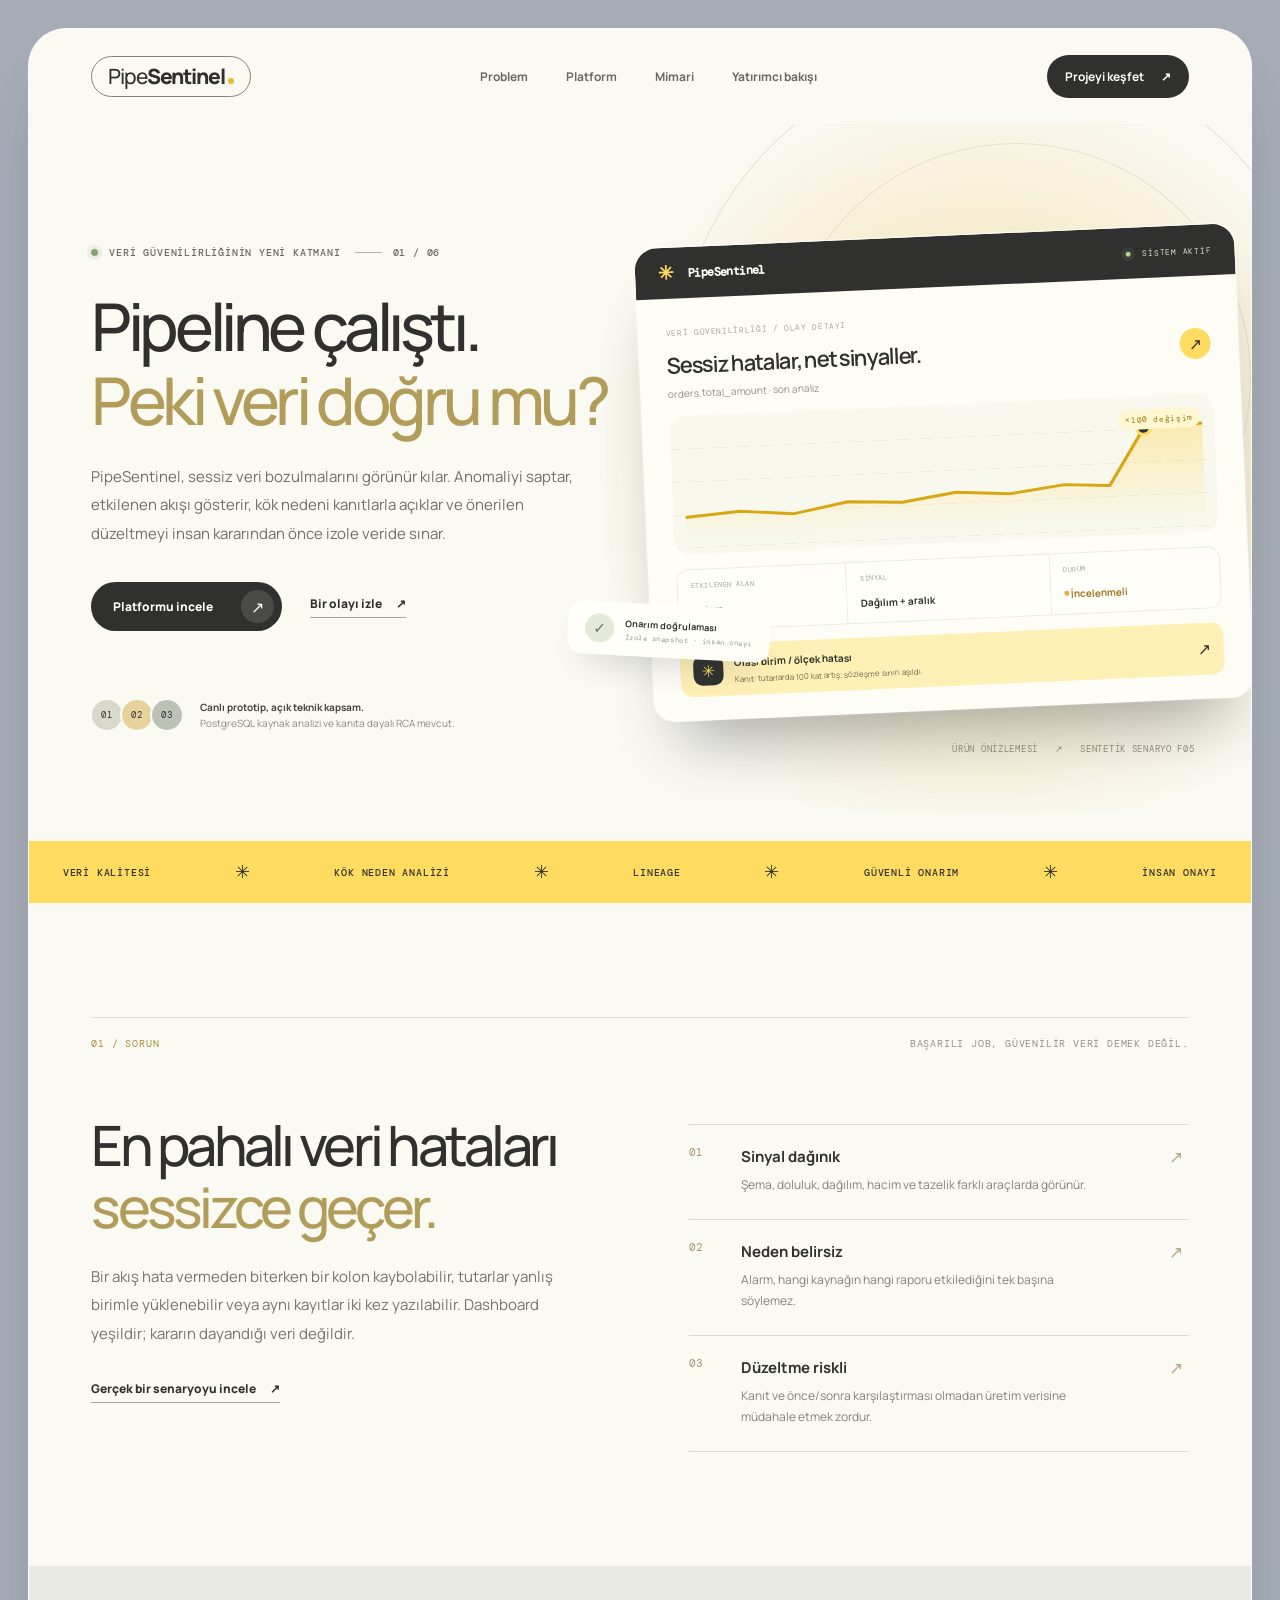
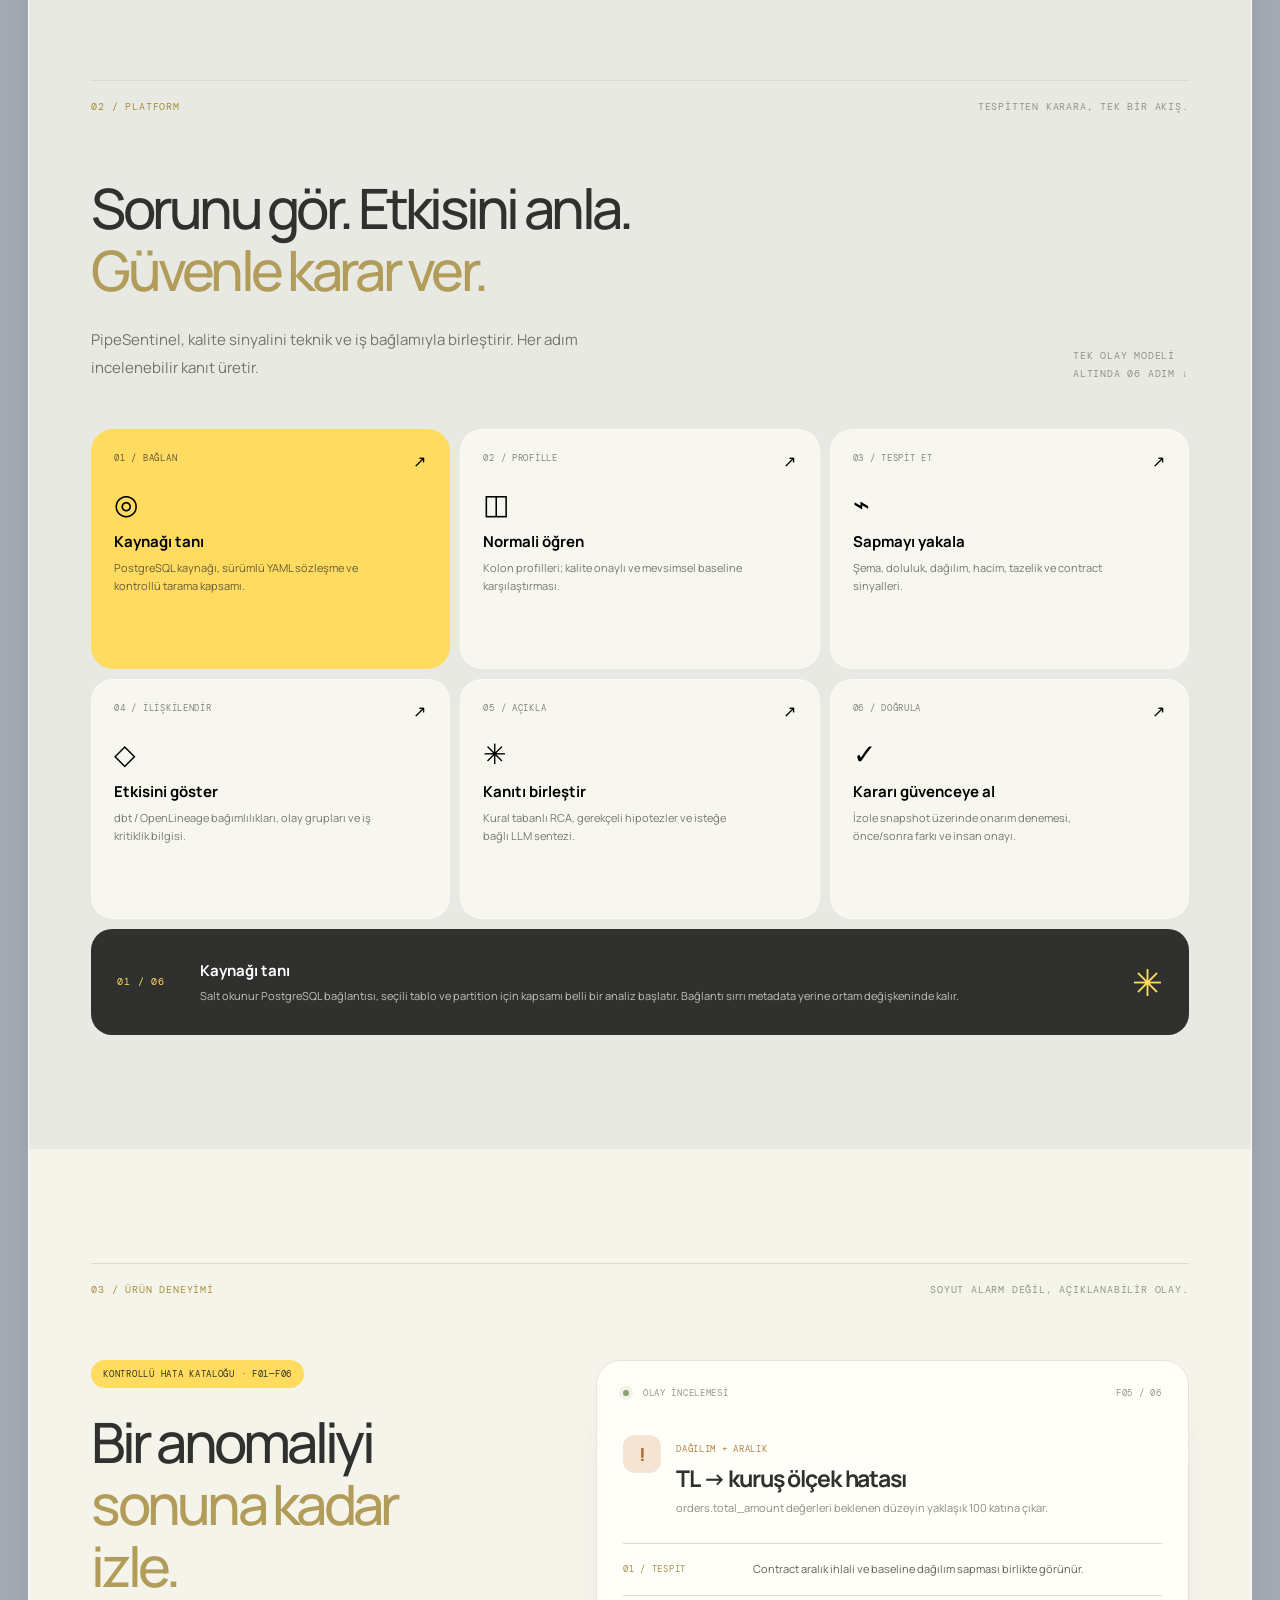
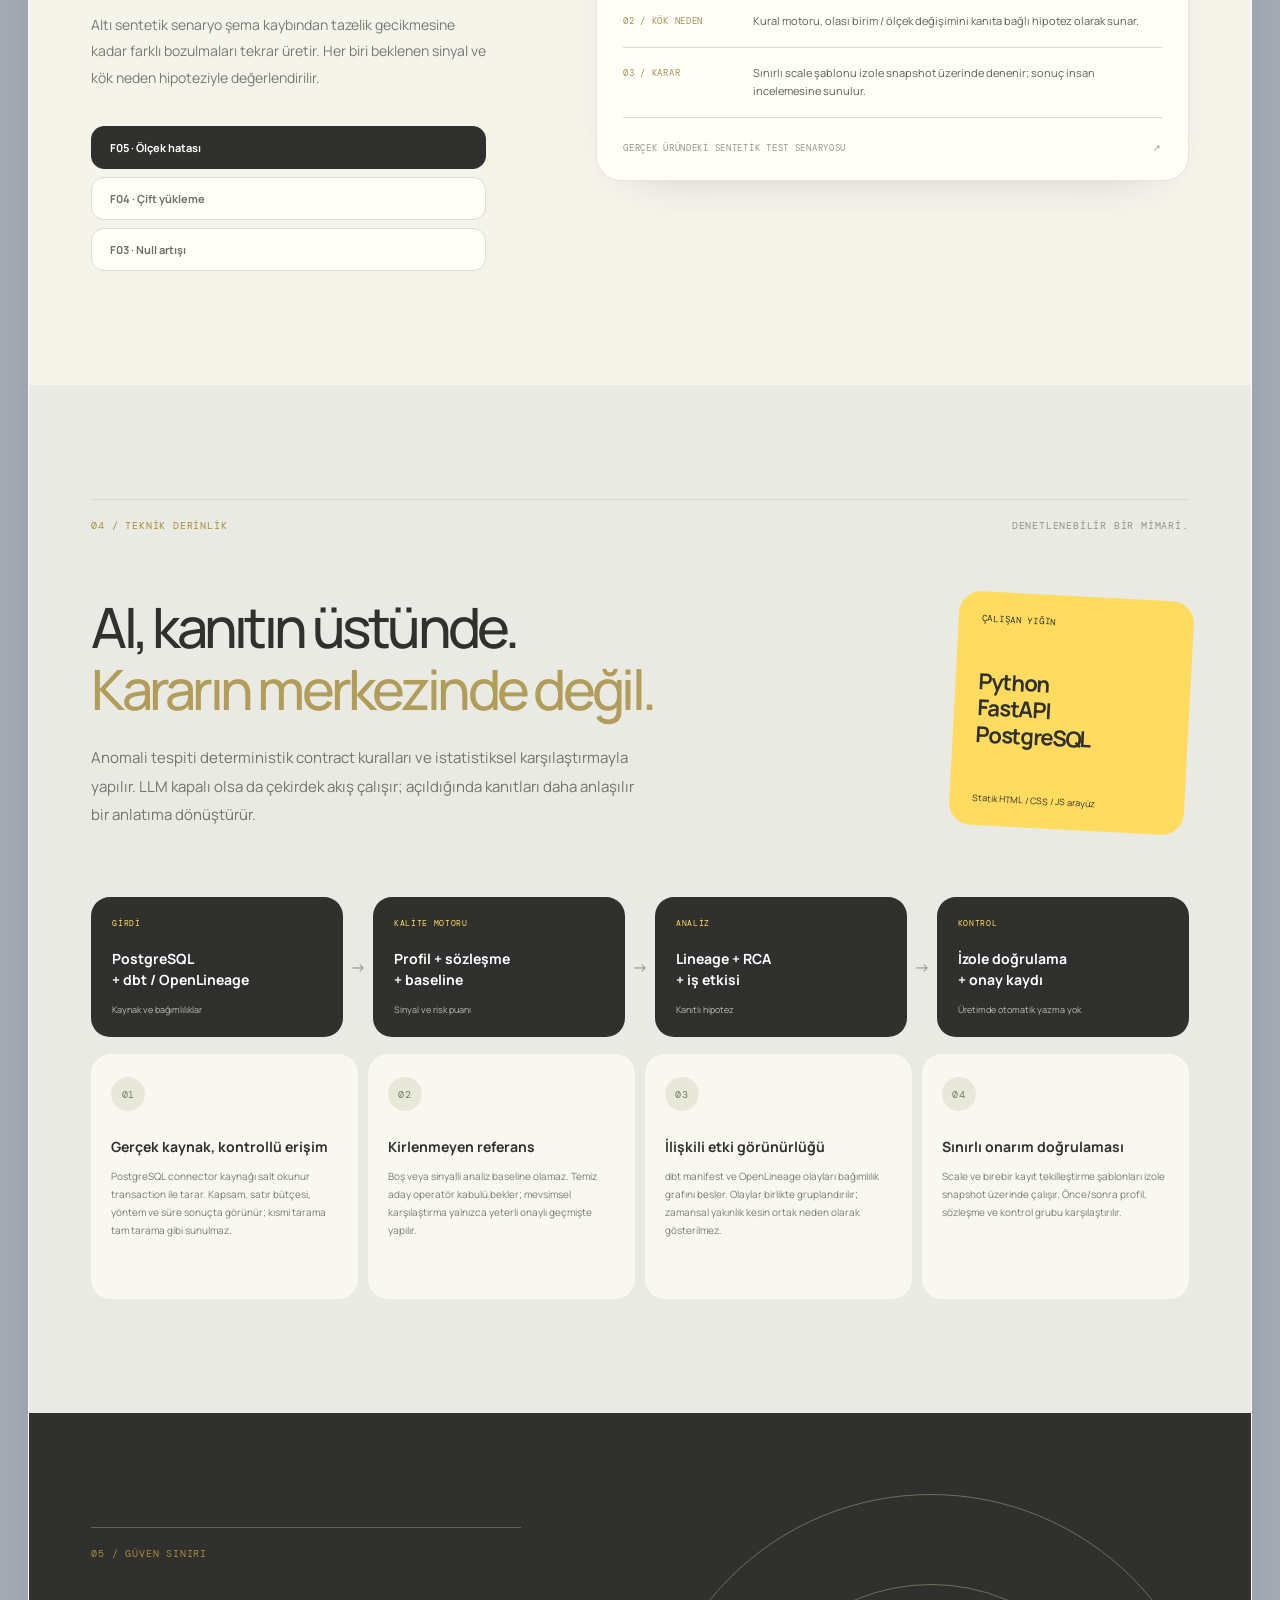
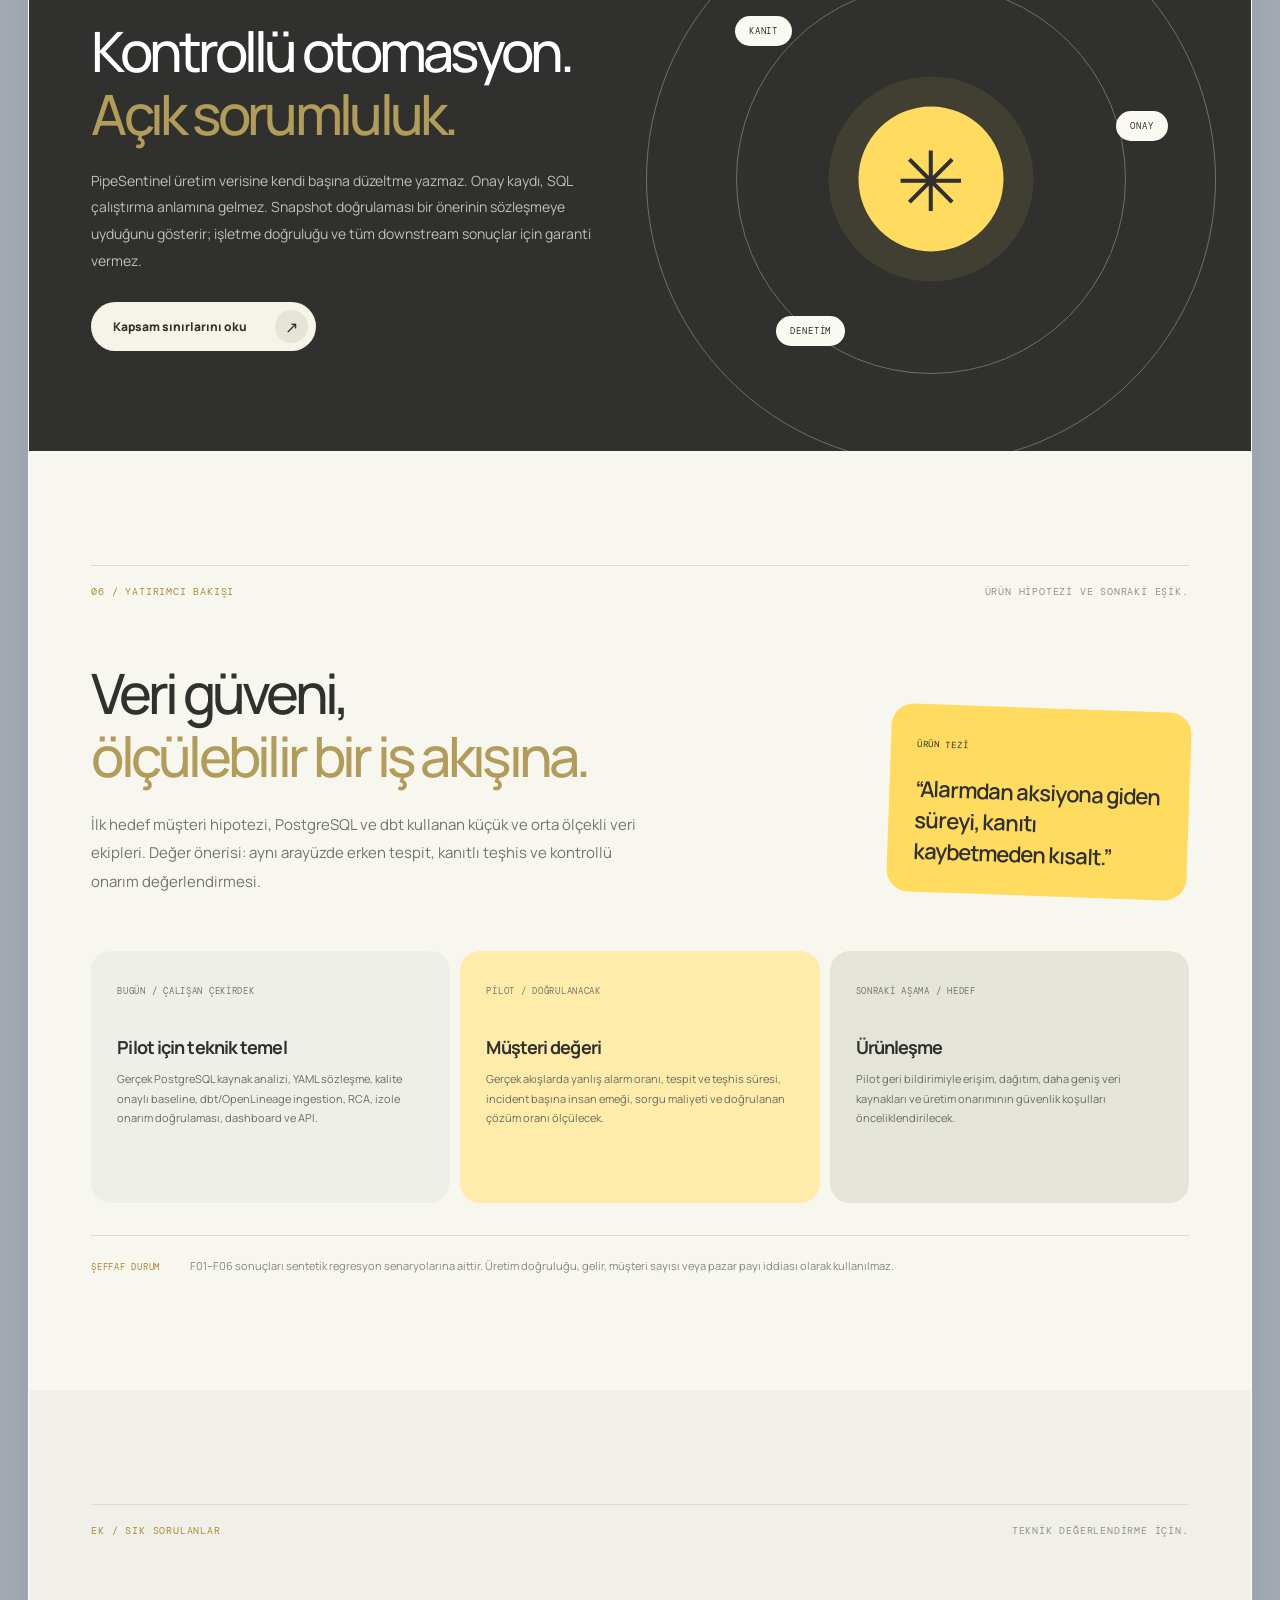
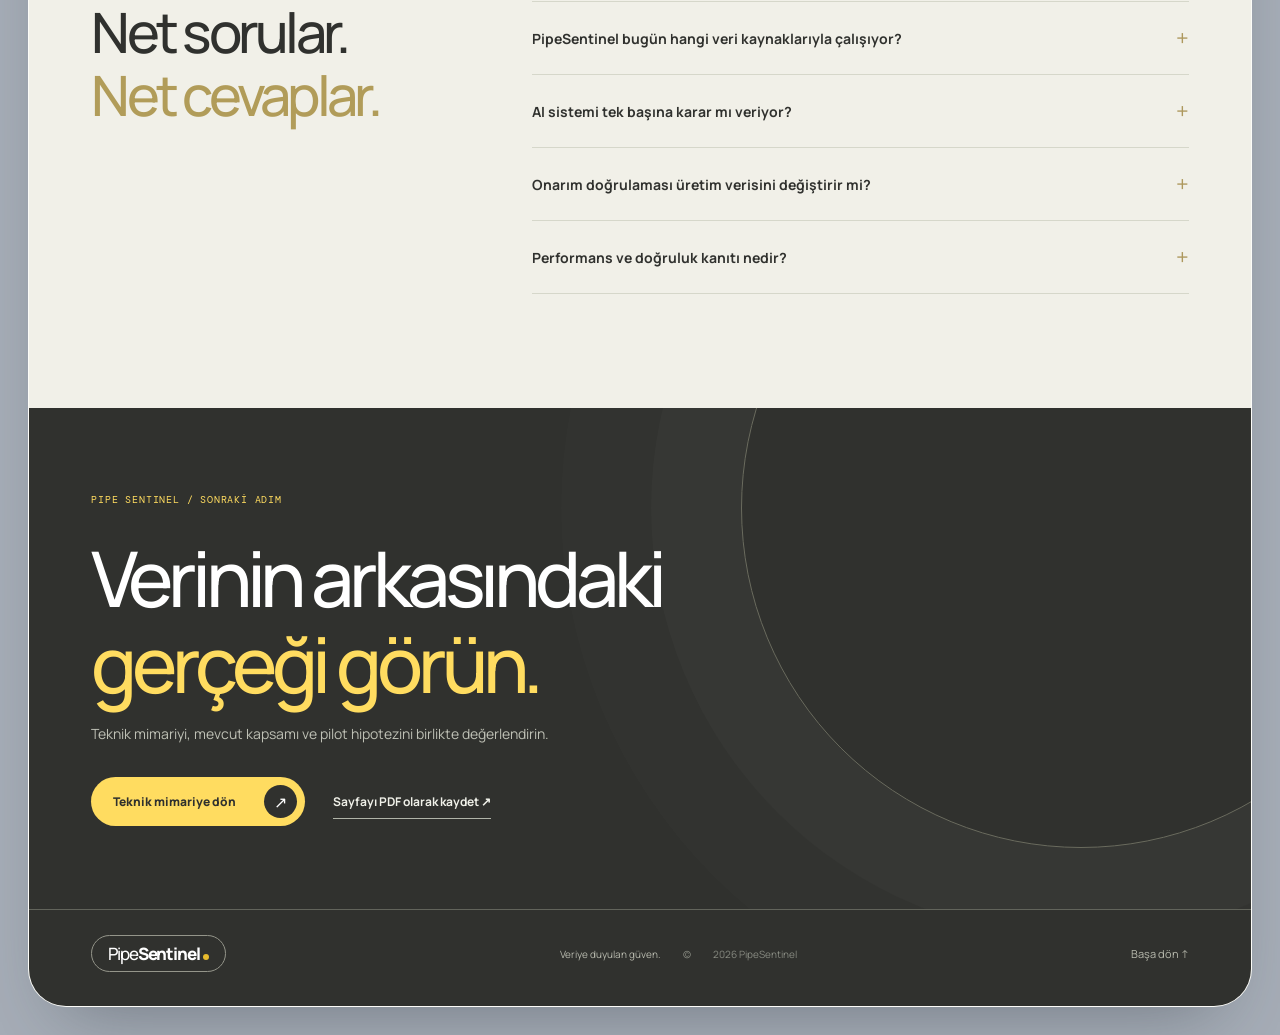
==== site/index.html @ 35072fde "Add PipeSentinel investor site for Vercel" ====
<!doctype html>
<html lang="tr">
<head>
  <meta charset="utf-8">
  <meta name="viewport" content="width=device-width, initial-scale=1">
  <meta name="theme-color" content="#a6adb7">
  <meta name="description" content="PipeSentinel: veri akışlarındaki sessiz bozulmaları saptayan, nedenini kanıtlarıyla açıklayan ve kontrollü onarım doğrulaması sunan veri güvenilirliği platformu.">
  <title>PipeSentinel — Veriye duyulan güven</title>
  <link rel="icon" href="favicon.svg" type="image/svg+xml">
  <link rel="preconnect" href="https://fonts.googleapis.com">
  <link rel="preconnect" href="https://fonts.gstatic.com" crossorigin>
  <link href="https://fonts.googleapis.com/css2?family=DM+Mono:wght@400;500&family=Manrope:wght@400;500;600;700;800&display=swap" rel="stylesheet">
  <link rel="stylesheet" href="styles.css">
  <script defer src="script.js"></script>
</head>
<body>
  <a class="skip-link" href="#main">İçeriğe geç</a>
  <div class="site-shell">
    <header class="site-header">
      <a class="wordmark" href="#top" aria-label="PipeSentinel ana sayfa">Pipe<span>Sentinel</span><i aria-hidden="true"></i></a>
      <button class="menu-toggle" type="button" aria-label="Menüyü aç" aria-controls="main-nav" aria-expanded="false"><span></span><span></span></button>
      <nav id="main-nav" class="main-nav" aria-label="Ana menü">
        <a href="#problem">Problem</a>
        <a href="#platform">Platform</a>
        <a href="#architecture">Mimari</a>
        <a href="#investor">Yatırımcı bakışı</a>
      </nav>
      <a class="header-cta" href="#investor">Projeyi keşfet <span aria-hidden="true">↗</span></a>
    </header>

    <main id="main">
      <section class="hero" id="top" aria-labelledby="hero-title">
        <div class="hero-copy">
          <div class="eyebrow"><span class="pulse-dot" aria-hidden="true"></span> VERİ GÜVENİLİRLİĞİNİN YENİ KATMANI <span class="eyebrow-line"></span> 01 / 06</div>
          <h1 id="hero-title">Pipeline çalıştı.<br><em>Peki veri doğru mu?</em></h1>
          <p class="hero-lead">PipeSentinel, sessiz veri bozulmalarını görünür kılar. Anomaliyi saptar, etkilenen akışı gösterir, kök nedeni kanıtlarla açıklar ve önerilen düzeltmeyi insan kararından önce izole veride sınar.</p>
          <div class="hero-actions"><a class="button button-dark" href="#platform">Platformu incele <span class="button-icon">↗</span></a><a class="text-cta" href="#scenario">Bir olayı izle <span aria-hidden="true">↗</span></a></div>
          <div class="hero-proof"><div class="avatar-stack" aria-hidden="true"><span>01</span><span>02</span><span>03</span></div><p><strong>Canlı prototip, açık teknik kapsam.</strong><br>PostgreSQL kaynak analizi ve kanıta dayalı RCA mevcut.</p></div>
        </div>
        <div class="hero-visual" aria-label="PipeSentinel ürün arayüzünü temsil eden olay analizi önizlemesi">
          <div class="visual-glow"></div>
          <div class="orbit orbit-a"></div><div class="orbit orbit-b"></div>
          <div class="product-window">
            <div class="window-top"><span class="window-brand"><span class="window-mark">✳</span> PipeSentinel</span><span class="window-live"><i></i> SİSTEM AKTİF</span></div>
            <div class="window-content">
              <div class="window-overline">VERİ GÜVENİLİRLİĞİ / OLAY DETAYI</div>
              <div class="window-title-row"><div><h2>Sessiz hatalar, net sinyaller.</h2><p>orders.total_amount · son analiz</p></div><span class="window-arrow">↗</span></div>
              <div class="mini-chart" aria-hidden="true"><div class="chart-grid"></div><svg viewBox="0 0 460 120" preserveAspectRatio="none"><defs><linearGradient id="chartFill" x1="0" x2="0" y1="0" y2="1"><stop offset="0" stop-color="#ffd75d" stop-opacity=".42"/><stop offset="1" stop-color="#ffd75d" stop-opacity="0"/></linearGradient></defs><path d="M0 92 L48 88 L96 93 L144 83 L192 86 L240 78 L288 82 L336 75 L376 78 L408 20 L460 17 L460 120 L0 120 Z" fill="url(#chartFill)"/><path d="M0 92 L48 88 L96 93 L144 83 L192 86 L240 78 L288 82 L336 75 L376 78 L408 20 L460 17" fill="none" stroke="#d8a714" stroke-width="3" stroke-linecap="round" stroke-linejoin="round"/><circle cx="408" cy="20" r="6" fill="#30312e" stroke="#ffdc60" stroke-width="3"/></svg><span class="chart-tag">×100 değişim</span></div>
              <div class="window-metrics"><div><span>ETKİLENEN ALAN</span><b>orders</b></div><div><span>SİNYAL</span><b>Dağılım + aralık</b></div><div><span>DURUM</span><b class="metric-warning"><i></i> İncelenmeli</b></div></div>
              <div class="window-insight"><span class="insight-symbol">✳</span><div><strong>Olası birim / ölçek hatası</strong><small>Kanıt: tutarlarda 100 kat artış; sözleşme sınırı aşıldı.</small></div><span>↗</span></div>
            </div>
          </div>
          <div class="floating-card"><div class="floating-icon">✓</div><div><strong>Onarım doğrulaması</strong><span>İzole snapshot · insan onayı</span></div></div>
          <div class="visual-caption">ÜRÜN ÖNİZLEMESİ <span>↗</span> SENTETİK SENARYO F05</div>
        </div>
      </section>

      <div class="ticker" aria-label="Platform bileşenleri"><span>VERİ KALİTESİ</span><b>✳</b><span>KÖK NEDEN ANALİZİ</span><b>✳</b><span>LINEAGE</span><b>✳</b><span>GÜVENLİ ONARIM</span><b>✳</b><span>İNSAN ONAYI</span></div>

      <section class="section problem-section" id="problem" aria-labelledby="problem-title">
        <div class="section-head"><span class="section-index">01 / SORUN</span><p>BAŞARILI JOB, GÜVENİLİR VERİ DEMEK DEĞİL.</p></div>
        <div class="problem-grid"><div><h2 id="problem-title">En pahalı veri hataları<br><em>sessizce geçer.</em></h2><p class="section-lead">Bir akış hata vermeden biterken bir kolon kaybolabilir, tutarlar yanlış birimle yüklenebilir veya aynı kayıtlar iki kez yazılabilir. Dashboard yeşildir; kararın dayandığı veri değildir.</p><a class="inline-link" href="#scenario">Gerçek bir senaryoyu incele <span>↗</span></a></div><div class="problem-list"><div class="problem-item"><span>01</span><div><strong>Sinyal dağınık</strong><p>Şema, doluluk, dağılım, hacim ve tazelik farklı araçlarda görünür.</p></div><span>↗</span></div><div class="problem-item"><span>02</span><div><strong>Neden belirsiz</strong><p>Alarm, hangi kaynağın hangi raporu etkilediğini tek başına söylemez.</p></div><span>↗</span></div><div class="problem-item"><span>03</span><div><strong>Düzeltme riskli</strong><p>Kanıt ve önce/sonra karşılaştırması olmadan üretim verisine müdahale etmek zordur.</p></div><span>↗</span></div></div></div>
      </section>

      <section class="section platform-section" id="platform" aria-labelledby="platform-title">
        <div class="section-head"><span class="section-index">02 / PLATFORM</span><p>TESPİTTEN KARARA, TEK BİR AKIŞ.</p></div>
        <div class="section-title-row"><div><h2 id="platform-title">Sorunu gör. Etkisini anla.<br><em>Güvenle karar ver.</em></h2><p class="section-lead">PipeSentinel, kalite sinyalini teknik ve iş bağlamıyla birleştirir. Her adım incelenebilir kanıt üretir.</p></div><span class="section-aside">TEK OLAY MODELİ<br>ALTINDA 06 ADIM ↓</span></div>
        <div class="process-grid" id="process-grid">
          <button class="process-step active" type="button" data-step="0" aria-pressed="true"><span class="step-no">01 / BAĞLAN</span><span class="step-icon">◎</span><strong>Kaynağı tanı</strong><small>PostgreSQL kaynağı, sürümlü YAML sözleşme ve kontrollü tarama kapsamı.</small><span class="step-arrow">↗</span></button>
          <button class="process-step" type="button" data-step="1" aria-pressed="false"><span class="step-no">02 / PROFİLLE</span><span class="step-icon">◫</span><strong>Normali öğren</strong><small>Kolon profilleri; kalite onaylı ve mevsimsel baseline karşılaştırması.</small><span class="step-arrow">↗</span></button>
          <button class="process-step" type="button" data-step="2" aria-pressed="false"><span class="step-no">03 / TESPİT ET</span><span class="step-icon">⌁</span><strong>Sapmayı yakala</strong><small>Şema, doluluk, dağılım, hacim, tazelik ve contract sinyalleri.</small><span class="step-arrow">↗</span></button>
          <button class="process-step" type="button" data-step="3" aria-pressed="false"><span class="step-no">04 / İLİŞKİLENDİR</span><span class="step-icon">◇</span><strong>Etkisini göster</strong><small>dbt / OpenLineage bağımlılıkları, olay grupları ve iş kritiklik bilgisi.</small><span class="step-arrow">↗</span></button>
          <button class="process-step" type="button" data-step="4" aria-pressed="false"><span class="step-no">05 / AÇIKLA</span><span class="step-icon">✳</span><strong>Kanıtı birleştir</strong><small>Kural tabanlı RCA, gerekçeli hipotezler ve isteğe bağlı LLM sentezi.</small><span class="step-arrow">↗</span></button>
          <button class="process-step" type="button" data-step="5" aria-pressed="false"><span class="step-no">06 / DOĞRULA</span><span class="step-icon">✓</span><strong>Kararı güvenceye al</strong><small>İzole snapshot üzerinde onarım denemesi, önce/sonra farkı ve insan onayı.</small><span class="step-arrow">↗</span></button>
        </div>
        <div class="process-detail" role="status" aria-live="polite"><span id="detail-number">01 / 06</span><div><strong id="detail-title">Kaynağı tanı</strong><p id="detail-copy">Salt okunur PostgreSQL bağlantısı, seçili tablo ve partition için kapsamı belli bir analiz başlatır. Bağlantı sırrı metadata yerine ortam değişkeninde kalır.</p></div><span class="detail-mark">✳</span></div>
      </section>

      <section class="section scenario-section" id="scenario" aria-labelledby="scenario-title">
        <div class="section-head"><span class="section-index">03 / ÜRÜN DENEYİMİ</span><p>SOYUT ALARM DEĞİL, AÇIKLANABİLİR OLAY.</p></div>
        <div class="scenario-layout"><div class="scenario-intro"><span class="yellow-label">KONTROLLÜ HATA KATALOĞU · F01—F06</span><h2 id="scenario-title">Bir anomaliyi<br><em>sonuna kadar izle.</em></h2><p>Altı sentetik senaryo şema kaybından tazelik gecikmesine kadar farklı bozulmaları tekrar üretir. Her biri beklenen sinyal ve kök neden hipoteziyle değerlendirilir.</p><div class="scenario-tabs" role="tablist" aria-label="Senaryo seçimi"><button id="tab-f05" type="button" role="tab" aria-selected="true" aria-controls="scenario-panel" data-scenario="f05">F05 · Ölçek hatası</button><button id="tab-f04" type="button" role="tab" aria-selected="false" aria-controls="scenario-panel" data-scenario="f04">F04 · Çift yükleme</button><button id="tab-f03" type="button" role="tab" aria-selected="false" aria-controls="scenario-panel" data-scenario="f03">F03 · Null artışı</button></div></div><div class="scenario-panel" id="scenario-panel" role="tabpanel" aria-labelledby="tab-f05" tabindex="0"><div class="panel-heading"><span><i></i> OLAY İNCELEMESİ</span><span id="scenario-code">F05 / 06</span></div><div class="incident-line"><div class="incident-icon">!</div><div><span id="scenario-type">DAĞILIM + ARALIK</span><h3 id="scenario-name">TL → kuruş ölçek hatası</h3><p id="scenario-description">orders.total_amount değerleri beklenen düzeyin yaklaşık 100 katına çıkar.</p></div></div><div class="evidence-list"><div><span>01 / TESPİT</span><p id="scenario-detection">Contract aralık ihlali ve baseline dağılım sapması birlikte görünür.</p></div><div><span>02 / KÖK NEDEN</span><p id="scenario-cause">Kural motoru, olası birim / ölçek değişimini kanıta bağlı hipotez olarak sunar.</p></div><div><span>03 / KARAR</span><p id="scenario-action">Sınırlı scale şablonu izole snapshot üzerinde denenir; sonuç insan incelemesine sunulur.</p></div></div><div class="panel-footer"><span>GERÇEK ÜRÜNDEKİ SENTETİK TEST SENARYOSU</span><span>↗</span></div></div></div>
      </section>

      <section class="section architecture-section" id="architecture" aria-labelledby="architecture-title">
        <div class="section-head"><span class="section-index">04 / TEKNİK DERİNLİK</span><p>DENETLENEBİLİR BİR MİMARİ.</p></div>
        <div class="architecture-top"><div><h2 id="architecture-title">AI, kanıtın üstünde.<br><em>Kararın merkezinde değil.</em></h2><p class="section-lead">Anomali tespiti deterministik contract kuralları ve istatistiksel karşılaştırmayla yapılır. LLM kapalı olsa da çekirdek akış çalışır; açıldığında kanıtları daha anlaşılır bir anlatıma dönüştürür.</p></div><div class="stack-stamp"><span>ÇALIŞAN YIĞIN</span><strong>Python<br>FastAPI<br>PostgreSQL</strong><small>Statik HTML / CSS / JS arayüz</small></div></div>
        <div class="architecture-flow" aria-label="PipeSentinel mimari akışı"><div><span class="flow-kicker">GİRDİ</span><strong>PostgreSQL<br>+ dbt / OpenLineage</strong><small>Kaynak ve bağımlılıklar</small></div><span class="flow-connector">→</span><div><span class="flow-kicker">KALİTE MOTORU</span><strong>Profil + sözleşme<br>+ baseline</strong><small>Sinyal ve risk puanı</small></div><span class="flow-connector">→</span><div><span class="flow-kicker">ANALİZ</span><strong>Lineage + RCA<br>+ iş etkisi</strong><small>Kanıtlı hipotez</small></div><span class="flow-connector">→</span><div><span class="flow-kicker">KONTROL</span><strong>İzole doğrulama<br>+ onay kaydı</strong><small>Üretimde otomatik yazma yok</small></div></div>
        <div class="technical-grid"><article><span class="technical-icon">01</span><h3>Gerçek kaynak, kontrollü erişim</h3><p>PostgreSQL connector kaynağı salt okunur transaction ile tarar. Kapsam, satır bütçesi, yöntem ve süre sonuçta görünür; kısmi tarama tam tarama gibi sunulmaz.</p></article><article><span class="technical-icon">02</span><h3>Kirlenmeyen referans</h3><p>Boş veya sinyalli analiz baseline olamaz. Temiz aday operatör kabulü bekler; mevsimsel karşılaştırma yalnızca yeterli onaylı geçmişte yapılır.</p></article><article><span class="technical-icon">03</span><h3>İlişkili etki görünürlüğü</h3><p>dbt manifest ve OpenLineage olayları bağımlılık grafını besler. Olaylar birlikte gruplandırılır; zamansal yakınlık kesin ortak neden olarak gösterilmez.</p></article><article><span class="technical-icon">04</span><h3>Sınırlı onarım doğrulaması</h3><p>Scale ve birebir kayıt tekilleştirme şablonları izole snapshot üzerinde çalışır. Önce/sonra profil, sözleşme ve kontrol grubu karşılaştırılır.</p></article></div>
      </section>

      <section class="section trust-section" aria-labelledby="trust-title"><div class="trust-copy"><div class="section-head"><span class="section-index">05 / GÜVEN SINIRI</span></div><h2 id="trust-title">Kontrollü otomasyon.<br><em>Açık sorumluluk.</em></h2><p>PipeSentinel üretim verisine kendi başına düzeltme yazmaz. Onay kaydı, SQL çalıştırma anlamına gelmez. Snapshot doğrulaması bir önerinin sözleşmeye uyduğunu gösterir; işletme doğruluğu ve tüm downstream sonuçlar için garanti vermez.</p><a class="button button-light" href="#faq">Kapsam sınırlarını oku <span class="button-icon">↗</span></a></div><div class="trust-art" aria-hidden="true"><div class="trust-ring trust-ring-a"></div><div class="trust-ring trust-ring-b"></div><div class="trust-core">✳</div><span class="trust-tag tag-one">KANIT</span><span class="trust-tag tag-two">ONAY</span><span class="trust-tag tag-three">DENETİM</span></div></section>

      <section class="section investor-section" id="investor" aria-labelledby="investor-title"><div class="section-head"><span class="section-index">06 / YATIRIMCI BAKIŞI</span><p>ÜRÜN HİPOTEZİ VE SONRAKİ EŞİK.</p></div><div class="investor-intro"><div><h2 id="investor-title">Veri güveni,<br><em>ölçülebilir bir iş akışına.</em></h2><p class="section-lead">İlk hedef müşteri hipotezi, PostgreSQL ve dbt kullanan küçük ve orta ölçekli veri ekipleri. Değer önerisi: aynı arayüzde erken tespit, kanıtlı teşhis ve kontrollü onarım değerlendirmesi.</p></div><div class="investor-quote"><span>ÜRÜN TEZİ</span><p>“Alarmdan aksiyona giden süreyi, kanıtı kaybetmeden kısalt.”</p></div></div><div class="investor-cards"><article><span>BUGÜN / ÇALIŞAN ÇEKİRDEK</span><h3>Pilot için teknik temel</h3><p>Gerçek PostgreSQL kaynak analizi, YAML sözleşme, kalite onaylı baseline, dbt/OpenLineage ingestion, RCA, izole onarım doğrulaması, dashboard ve API.</p></article><article><span>PİLOT / DOĞRULANACAK</span><h3>Müşteri değeri</h3><p>Gerçek akışlarda yanlış alarm oranı, tespit ve teşhis süresi, incident başına insan emeği, sorgu maliyeti ve doğrulanan çözüm oranı ölçülecek.</p></article><article><span>SONRAKİ AŞAMA / HEDEF</span><h3>Ürünleşme</h3><p>Pilot geri bildirimiyle erişim, dağıtım, daha geniş veri kaynakları ve üretim onarımının güvenlik koşulları önceliklendirilecek.</p></article></div><div class="investment-note"><span>ŞEFFAF DURUM</span><p>F01–F06 sonuçları sentetik regresyon senaryolarına aittir. Üretim doğruluğu, gelir, müşteri sayısı veya pazar payı iddiası olarak kullanılmaz.</p></div></section>

      <section class="section faq-section" id="faq" aria-labelledby="faq-title"><div class="section-head"><span class="section-index">EK / SIK SORULANLAR</span><p>TEKNİK DEĞERLENDİRME İÇİN.</p></div><div class="faq-layout"><h2 id="faq-title">Net sorular.<br><em>Net cevaplar.</em></h2><div class="faq-list"><details><summary>PipeSentinel bugün hangi veri kaynaklarıyla çalışıyor?<span>+</span></summary><p>Gerçek kaynak analizi için PostgreSQL connector mevcut. dbt manifest ve run sonuçları ile OpenLineage RunEvent'leri bağımlılık ve değişiklik bağlamını besler. Başka veritabanları için genel bağlantı iddiası yoktur.</p></details><details><summary>AI sistemi tek başına karar mı veriyor?<span>+</span></summary><p>Hayır. Tespit contract ve istatistiksel kurallarla yapılır. Kural tabanlı kök neden hipotezleri kanıtlara bağlanır; LLM isteğe bağlı anlatım katmanıdır. Aksiyonlar insan kararına sunulur.</p></details><details><summary>Onarım doğrulaması üretim verisini değiştirir mi?<span>+</span></summary><p>Hayır. Desteklenen sınırlı şablonlar izole snapshot üzerinde denenir. Onay kaydı üretimde SQL veya dbt çalıştırmaz. Otomatik üretim uygulaması, rollback ve backfill bu sürümün kapsamı dışındadır.</p></details><details><summary>Performans ve doğruluk kanıtı nedir?<span>+</span></summary><p>F01–F06 sentetik hata kataloğu için deterministik regresyon değerlendirmesi ve entegrasyon testleri bulunur. Gerçek dünya yanlış alarm ve tespit oranları pilot verisiyle ayrıca ölçülmelidir.</p></details></div></div></section>

      <section class="closing"><div class="closing-orbit" aria-hidden="true"></div><span class="closing-kicker">PIPE SENTINEL / SONRAKİ ADIM</span><h2>Verinin arkasındaki<br><em>gerçeği görün.</em></h2><p>Teknik mimariyi, mevcut kapsamı ve pilot hipotezini birlikte değerlendirin.</p><div class="closing-actions"><a class="button button-yellow" href="#architecture">Teknik mimariye dön <span class="button-icon">↗</span></a><button class="print-button" type="button" id="print-page">Sayfayı PDF olarak kaydet ↗</button></div></section>
    </main>
    <footer class="site-footer"><a class="wordmark" href="#top">Pipe<span>Sentinel</span><i aria-hidden="true"></i></a><p>Veriye duyulan güven. <span>© <span id="year">2026</span> PipeSentinel</span></p><a href="#top">Başa dön ↑</a></footer>
  </div>
</body>
</html>
---- site/styles.css ----
:root{--slate:#a6adb7;--paper:#f2f1e8;--cream:#faf9f2;--white:#fffef8;--ink:#30312e;--muted:#74756b;--line:#dbdbd0;--yellow:#ffdc60;--font:Manrope,Inter,"Segoe UI",sans-serif;--mono:"DM Mono",Consolas,monospace}*{box-sizing:border-box}html{scroll-behavior:smooth}body{margin:0;background:var(--slate);color:var(--ink);font-family:var(--font);-webkit-font-smoothing:antialiased}button,a{font:inherit}button{cursor:pointer}a{text-decoration:none;color:inherit}a:focus-visible,button:focus-visible,summary:focus-visible{outline:3px solid #987a19;outline-offset:4px}::selection{background:var(--yellow);color:var(--ink)}.skip-link{position:absolute;top:-60px;left:20px;z-index:100;background:var(--yellow);padding:12px 20px;border-radius:12px}.skip-link:focus{top:16px}.site-shell{width:min(1480px,calc(100% - 56px));margin:28px auto;background:var(--cream);border:1px solid #ffffff88;border-radius:38px;overflow:hidden;box-shadow:0 36px 75px -35px #29313b70}.site-header{height:96px;padding:0 5.1%;display:flex;align-items:center;gap:36px;border-bottom:1px solid #deded330;position:relative;z-index:10}.wordmark{border:1px solid #83847b;padding:9px 16px;border-radius:30px;font-size:21px;font-weight:500;letter-spacing:-1.15px;white-space:nowrap;line-height:1}.wordmark span{font-weight:800}.wordmark i{display:inline-block;width:6px;height:6px;border-radius:50%;background:#e7bb2d;margin-left:3px}.main-nav{margin:auto;display:flex;align-items:center;gap:38px}.main-nav a{font-size:12px;font-weight:700;color:#686960;transition:color .2s}.main-nav a:hover{color:#111}.header-cta{border-radius:30px;background:var(--ink);color:white;padding:13px 18px;font-size:12px;font-weight:700;white-space:nowrap}.header-cta span{margin-left:15px}.header-cta:hover,.button-dark:hover{background:#50534a}.menu-toggle{display:none}.hero{min-height:690px;padding:46px 0 70px 5.1%;display:grid;grid-template-columns:46% 54%;overflow:hidden;position:relative}.hero-copy{position:relative;z-index:2;padding:75px 0 0;max-width:650px}.eyebrow,.section-index,.section-head p,.section-aside,.yellow-label,.window-overline,.window-live,.window-metrics span,.chart-tag,.visual-caption,.step-no,.process-detail>span:first-child,.flow-kicker,.stack-stamp>span,.technical-icon,.investor-quote>span,.investor-cards article>span,.investment-note>span,.closing-kicker,.panel-heading,.incident-line>div>span,.evidence-list span,.panel-footer,.ticker,.hero-proof .avatar-stack,.window-brand,.floating-card span{font-family:var(--mono);letter-spacing:.08em}.eyebrow{font-size:10px;font-weight:500;display:flex;align-items:center;gap:11px;color:#696a60;white-space:nowrap}.pulse-dot,.window-live i,.panel-heading i{width:7px;height:7px;border-radius:50%;background:#89a073;display:inline-block;box-shadow:0 0 0 4px #89a07320}.eyebrow-line{width:27px;height:1px;background:#b7b8aa;margin-left:3px}.hero h1,.section h2,.closing h2{font-weight:500;letter-spacing:-.067em;line-height:1.12}.hero h1{font-size:clamp(52px,5.15vw,77px);margin:31px 0 25px;white-space:nowrap}.hero h1 em,.section h2 em,.closing h2 em{font-style:normal;color:#b19c59}.hero-lead{font-size:15px;line-height:1.9;max-width:505px;color:#6e7068;margin:0}.hero-actions{display:flex;align-items:center;gap:28px;margin-top:34px}.button{display:inline-flex;align-items:center;gap:28px;border:0;border-radius:40px;padding:8px 8px 8px 22px;font-size:12px;font-weight:800;min-height:48px;white-space:nowrap}.button-dark{background:var(--ink);color:white}.button-icon{width:33px;height:33px;display:grid;place-items:center;background:#ffffff20;border-radius:50%;font-size:16px;font-weight:400}.text-cta,.inline-link{font-size:12px;font-weight:800;border-bottom:1px solid #a8a99a;padding-bottom:5px}.text-cta span,.inline-link span{margin-left:12px}.hero-proof{margin-top:67px;display:flex;gap:16px;align-items:center}.avatar-stack{display:flex;padding-left:3px}.avatar-stack span{width:34px;height:34px;border-radius:50%;border:2px solid var(--cream);display:grid;place-items:center;background:#d9d9ca;font-size:9px;margin-left:-4px}.avatar-stack span:nth-child(2){background:#e7d29c}.avatar-stack span:nth-child(3){background:#bcc2b8}.hero-proof p{font-size:10px;color:#8a8b80;line-height:1.6;margin:0}.hero-proof strong{color:#45473f}.hero-visual{position:relative;min-height:600px;overflow:visible}.visual-glow{position:absolute;inset:-80px -45px -40px -20px;background:radial-gradient(ellipse at 55% 52%,#ffe697 0,#f6eccd 42%,transparent 73%)}.orbit{position:absolute;border:1px solid #dfd9bc;border-radius:50%;transform:rotate(-18deg);opacity:.7}.orbit-a{width:650px;height:650px;top:-120px;left:8%}.orbit-b{width:470px;height:470px;top:-28px;left:25%}.product-window{position:absolute;top:65px;left:3%;width:min(600px,97%);border-radius:22px;background:#fdfcf5;box-shadow:0 45px 65px -28px #343b4769,0 0 0 1px #ffffffbb;transform:rotate(-2.5deg);overflow:hidden}.window-top{height:51px;background:#30312e;color:#fff;display:flex;align-items:center;justify-content:space-between;padding:0 23px}.window-brand{font-size:12px;letter-spacing:-.05em;font-weight:700}.window-mark{color:var(--yellow);font-size:19px;margin-right:8px;vertical-align:-2px}.window-live{font-size:8px;letter-spacing:.1em;color:#e1e2d8}.window-live i{width:5px;height:5px;background:#b7cf91;margin-right:6px}.window-content{padding:29px 28px 24px}.window-overline{font-size:8px;color:#a4a69b}.window-title-row{display:flex;justify-content:space-between;align-items:flex-start;margin-top:13px}.window-title-row h2{font-size:22px;letter-spacing:-.06em;font-weight:600;margin:0}.window-title-row p{font-size:10px;color:#909184;margin:6px 0 0}.window-arrow{background:var(--yellow);border-radius:50%;width:31px;height:31px;display:grid;place-items:center}.mini-chart{height:138px;position:relative;margin:16px 0 15px;background:#f8f8ee;border-radius:15px;overflow:hidden}.chart-grid{position:absolute;inset:0;background:repeating-linear-gradient(to bottom,transparent 0,transparent 32px,#e9e9dc 33px)}.mini-chart svg{position:absolute;inset:13px 12px 10px;width:calc(100% - 24px);height:calc(100% - 23px)}.chart-tag{position:absolute;right:14px;top:13px;background:#fff7d1;color:#9b7a16;font-size:8px;padding:5px 7px;border-radius:15px}.window-metrics{display:grid;grid-template-columns:1fr 1.2fr 1fr;border:1px solid #ecece2;border-radius:13px;background:#fffef9}.window-metrics div{padding:11px 13px;border-right:1px solid #ecece2}.window-metrics div:last-child{border:0}.window-metrics span{display:block;color:#a5a69d;font-size:7px;margin-bottom:7px}.window-metrics b{font-size:10px;white-space:nowrap}.window-metrics .metric-warning{color:#a87527}.metric-warning i{display:inline-block;background:#dbaf45;width:5px;height:5px;border-radius:50%;vertical-align:2px}.window-insight{margin-top:14px;background:#fff0b5;border-radius:12px;display:flex;align-items:center;gap:11px;padding:11px 13px}.insight-symbol{background:#30312e;color:#ffdc60;width:30px;height:30px;border-radius:9px;display:grid;place-items:center}.window-insight div{flex:1}.window-insight strong,.window-insight small{display:block}.window-insight strong{font-size:10px}.window-insight small{font-size:8px;color:#746a4e;margin-top:4px}.floating-card{position:absolute;left:-9%;top:434px;background:#fffef8;padding:12px 17px;display:flex;align-items:center;gap:11px;border-radius:14px;box-shadow:0 18px 35px -20px #343b4770;transform:rotate(3deg)}.floating-icon{background:#e3ebd8;color:#607a55;width:29px;height:29px;display:grid;place-items:center;border-radius:50%;font-size:15px}.floating-card strong{font-size:9px;display:block}.floating-card span{font-size:7px;color:#94958a;display:block;margin-top:3px}.visual-caption{position:absolute;right:9%;bottom:16px;font-size:9px;color:#8c8979}.visual-caption span{padding:0 11px}.ticker{background:var(--yellow);height:62px;display:flex;align-items:center;justify-content:space-around;gap:16px;white-space:nowrap;overflow:hidden;font-size:10px;font-weight:500}.ticker b{font-size:18px;font-weight:400}.section{padding:114px 5.1%}.section-head{display:flex;align-items:center;justify-content:space-between;gap:20px;border-top:1px solid var(--line);padding-top:19px;margin-bottom:64px}.section-index,.section-head p{font-size:10px;color:#929387}.section-index{color:#a78d3a}.section-head p{margin:0}.section h2{font-size:clamp(42px,4.35vw,65px);margin:0}.section-lead{font-size:15px;line-height:1.9;color:#73756c;max-width:550px;margin:24px 0 0}.problem-grid{display:grid;grid-template-columns:1fr 1fr;gap:9%}.problem-grid>.problem-list{padding-top:10px}.inline-link{display:inline-block;margin-top:32px}.problem-item{display:grid;grid-template-columns:37px 1fr 20px;gap:15px;align-items:start;border-bottom:1px solid var(--line);padding:20px 0 23px}.problem-item:first-child{border-top:1px solid var(--line)}.problem-item>span:first-child{font:11px var(--mono);color:#a5986d}.problem-item>span:last-child{color:#b4aa87;font-size:17px}.problem-item strong{font-size:15px}.problem-item p{font-size:12px;line-height:1.8;color:#81837a;max-width:350px;margin:7px 0 0}.platform-section{background:#e8e9e3}.section-title-row{display:flex;align-items:end;justify-content:space-between;gap:25px;margin-bottom:46px}.section-aside{font-size:10px;color:#929387;line-height:1.8}.process-grid{display:grid;grid-template-columns:repeat(3,1fr);gap:10px}.process-step{min-height:240px;text-align:left;background:#f7f7ef;border:1px solid #ffffff88;border-radius:22px;padding:22px;display:flex;flex-direction:column;position:relative;transition:background .2s,transform .2s,border-color .2s}.process-step:hover{transform:translateY(-4px)}.process-step.active{background:var(--yellow);border-color:var(--yellow)}.step-no{font-size:9px;color:#85867b}.step-icon{font-size:28px;line-height:1;margin:25px 0 14px;font-weight:400}.process-step strong{font-size:15px}.process-step small{font-size:11px;line-height:1.65;color:#75776f;max-width:270px;margin-top:7px}.process-step.active small,.process-step.active .step-no{color:#665b3b}.step-arrow{position:absolute;right:23px;top:20px}.process-detail{background:#30312e;color:#fff;margin-top:10px;border-radius:21px;padding:22px 26px;display:flex;align-items:center;gap:35px;min-height:106px}.process-detail>span:first-child{font-size:10px;color:var(--yellow);white-space:nowrap}.process-detail div{flex:1}.process-detail strong{font-size:15px}.process-detail p{font-size:11px;color:#c2c3b7;line-height:1.65;margin:6px 0 0}.detail-mark{font-size:37px;color:var(--yellow)}.scenario-section{background:#f5f4eb}.scenario-layout{display:grid;grid-template-columns:.8fr 1.2fr;gap:10%;align-items:start}.yellow-label{font-size:9px;background:var(--yellow);border-radius:30px;padding:8px 12px;display:inline-block;margin-bottom:23px}.scenario-intro p{font-size:14px;line-height:1.9;color:#787a70;max-width:420px}.scenario-tabs{display:grid;gap:8px;margin-top:34px}.scenario-tabs button{text-align:left;border:1px solid #ddded3;background:#fffef7;border-radius:13px;padding:13px 18px;font-size:11px;font-weight:700;color:#6f7067}.scenario-tabs button[aria-selected=true]{background:#30312e;border-color:#30312e;color:white}.scenario-panel{background:#fffef8;border:1px solid #e5e5dc;border-radius:25px;padding:26px;box-shadow:0 20px 50px -40px #32383f66}.panel-heading,.panel-footer{display:flex;justify-content:space-between;font-size:9px;color:#95968c}.panel-heading i{width:6px;height:6px;margin-right:8px}.incident-line{display:flex;gap:15px;align-items:start;margin:36px 0 27px}.incident-icon{width:38px;height:38px;background:#f4e4d3;color:#aa6d31;border-radius:12px;display:grid;place-items:center;font-size:18px;font-weight:800;flex-shrink:0}.incident-line>div>span{font-size:9px;color:#aa8444}.incident-line h3{font-size:23px;letter-spacing:-.05em;margin:5px 0 5px}.incident-line p{font-size:11px;color:#8b8d82;line-height:1.6;margin:0}.evidence-list{border-top:1px solid var(--line)}.evidence-list>div{display:grid;grid-template-columns:115px 1fr;gap:15px;padding:16px 0;border-bottom:1px solid var(--line)}.evidence-list span{font-size:9px;color:#a59051;margin-top:3px}.evidence-list p{font-size:11px;line-height:1.7;color:#5d6058;margin:0}.panel-footer{margin-top:24px}.architecture-section{background:#e9eae4}.architecture-top{display:flex;justify-content:space-between;gap:35px}.architecture-top>div:first-child{max-width:760px}.stack-stamp{min-width:235px;background:var(--yellow);border-radius:22px;padding:21px 23px;transform:rotate(3deg);display:flex;flex-direction:column;justify-content:space-between}.stack-stamp>span{font-size:9px}.stack-stamp strong{font-size:22px;line-height:1.2;letter-spacing:-.06em;margin:18px 0}.stack-stamp small{font-size:9px}.architecture-flow{display:flex;align-items:stretch;gap:7px;margin:67px 0 17px}.architecture-flow>div{flex:1;background:#30312e;color:white;border-radius:19px;padding:21px;min-width:0}.flow-kicker{display:block;color:#ffdc60;font-size:8px;margin-bottom:20px}.architecture-flow strong{display:block;font-size:14px;line-height:1.55}.architecture-flow small{display:block;color:#babdb2;font-size:9px;margin-top:12px}.flow-connector{align-self:center;color:#8d8e80}.technical-grid{display:grid;grid-template-columns:repeat(4,1fr);gap:10px}.technical-grid article{padding:23px 20px 24px;background:#f8f8f0;border-radius:20px;min-height:245px}.technical-icon{display:grid;place-items:center;background:#e8e8da;border-radius:50%;height:34px;width:34px;font-size:10px;color:#757768}.technical-grid h3{font-size:14px;line-height:1.4;margin:26px 0 10px}.technical-grid p{font-size:10px;line-height:1.8;color:#797b71;margin:0}.trust-section{background:#30312e;color:#fff;display:grid;grid-template-columns:1fr 1fr;gap:6%;padding-bottom:0;min-height:500px;overflow:hidden}.trust-section .section-head{border-color:#61635a;max-width:430px;margin-bottom:60px}.trust-copy{padding-bottom:100px;z-index:1}.trust-copy p{color:#bdc0b4;line-height:1.9;font-size:14px;max-width:560px;margin:23px 0 28px}.button-light{color:#30312e;background:#f6f4e8}.button-light .button-icon{background:#e6e4d7}.trust-art{position:relative;min-height:430px}.trust-ring{position:absolute;border:1px solid #6e7060;border-radius:50%;left:50%;top:48%;transform:translate(-50%,-50%)}.trust-ring-a{width:570px;height:570px}.trust-ring-b{width:390px;height:390px}.trust-core{width:145px;height:145px;border-radius:50%;background:var(--yellow);color:#30312e;display:grid;place-items:center;font-size:83px;position:absolute;left:50%;top:48%;transform:translate(-50%,-50%);box-shadow:0 0 0 30px #ffdc6015}.trust-tag{position:absolute;background:#faf9f2;color:#30312e;border-radius:30px;padding:9px 14px;font:9px var(--mono);letter-spacing:.1em}.tag-one{left:12%;top:17%}.tag-two{right:4%;top:35%}.tag-three{left:20%;bottom:20%}.investor-section{background:#f8f7ef}.investor-intro{display:grid;grid-template-columns:1.4fr .6fr;gap:9%;align-items:end}.investor-quote{background:var(--yellow);padding:26px;border-radius:22px;transform:rotate(2deg)}.investor-quote>span{font-size:9px}.investor-quote p{font-size:22px;line-height:1.4;letter-spacing:-.045em;font-weight:600;margin:22px 0 0}.investor-cards{display:grid;grid-template-columns:repeat(3,1fr);gap:10px;margin-top:55px}.investor-cards article{background:#eeefe8;border-radius:20px;padding:26px;min-height:252px}.investor-cards article:nth-child(2){background:#ffecaa}.investor-cards article:nth-child(3){background:#e4e4d9}.investor-cards article>span{font-size:9px;color:#77786e}.investor-cards h3{font-size:18px;letter-spacing:-.05em;margin:36px 0 10px}.investor-cards p{font-size:11px;line-height:1.75;color:#696b62;margin:0}.investment-note{display:flex;align-items:center;gap:30px;border-top:1px solid var(--line);margin-top:32px;padding-top:21px}.investment-note>span{font-size:9px;color:#a58739;white-space:nowrap}.investment-note p{margin:0;font-size:11px;color:#84867b;line-height:1.7}.faq-section{background:#f1f0e8}.faq-layout{display:grid;grid-template-columns:.7fr 1.3fr;gap:8%}.faq-list{border-top:1px solid #d6d7ca}.faq-list details{border-bottom:1px solid #d6d7ca;padding:21px 0}.faq-list summary{list-style:none;display:flex;justify-content:space-between;align-items:center;gap:20px;cursor:pointer;font-size:14px;font-weight:700}.faq-list summary::-webkit-details-marker{display:none}.faq-list summary span{font-size:22px;font-weight:400;color:#ad985d;transition:transform .2s}.faq-list details[open] summary span{transform:rotate(45deg)}.faq-list details p{font-size:12px;line-height:1.85;color:#77796e;max-width:600px;margin:16px 35px 0 0}.closing{background:#30312e;color:#fff;position:relative;overflow:hidden;padding:78px 5.1% 83px}.closing-orbit{width:680px;height:680px;border-radius:50%;border:1px solid #6a6b5e;position:absolute;right:-170px;top:-240px;box-shadow:0 0 0 90px #ffffff05,0 0 0 180px #ffffff03}.closing-kicker{position:relative;color:var(--yellow);font-size:10px}.closing h2{position:relative;font-size:clamp(52px,6vw,91px);margin:27px 0 17px}.closing h2 em{color:var(--yellow)}.closing p{position:relative;color:#bec0b5;font-size:14px}.closing-actions{position:relative;display:flex;align-items:center;gap:28px;margin-top:34px}.button-yellow{background:var(--yellow);color:var(--ink)}.button-yellow .button-icon{background:#30312e;color:#fff}.print-button{border:0;border-bottom:1px solid #b0b4a8;background:none;color:#f0f1e9;padding:8px 0;font-size:12px;font-weight:700}.site-footer{background:#30312e;color:#b8baae;display:flex;align-items:center;justify-content:space-between;gap:20px;border-top:1px solid #62645b;padding:25px 5.1% 34px}.site-footer .wordmark{color:#fff;border-color:#94958a;font-size:17px}.site-footer p{font-size:10px;margin:0}.site-footer p span{margin-left:20px;color:#888b82}.site-footer>a:last-child{font-size:11px}
@media(max-width:1200px){.main-nav{gap:22px}.hero{grid-template-columns:47% 53%;min-height:620px}.hero h1{font-size:clamp(47px,5.2vw,66px)}.hero-visual{transform:scale(.88);transform-origin:top left}.product-window{left:0}.floating-card{left:-2%}.hero-proof{margin-top:45px}.technical-grid{grid-template-columns:repeat(2,1fr)}.technical-grid article{min-height:190px}}
@media(max-width:900px){.site-shell{width:calc(100% - 24px);margin:12px auto;border-radius:26px}.site-header{height:80px}.main-nav{gap:12px}.main-nav a{font-size:10px}.header-cta{display:none}.hero{grid-template-columns:1fr;padding:25px 5.1% 0;min-height:0}.hero-copy{padding:60px 0 0}.hero h1{font-size:clamp(50px,7vw,74px)}.hero-visual{min-height:535px;width:100%;transform:none;margin-top:0}.product-window{left:15%;width:70%;top:42px}.floating-card{left:8%;top:402px}.visual-caption{right:15%;bottom:18px}.orbit-a{left:10%;top:-55px}.orbit-b{left:28%;top:25px}.section{padding:90px 5.1%}.process-grid{grid-template-columns:repeat(2,1fr)}.scenario-layout{gap:5%}.architecture-flow{display:grid;grid-template-columns:1fr 1fr}.flow-connector{display:none}.trust-section{padding-bottom:0}.trust-art{min-height:380px}.trust-core{width:110px;height:110px;font-size:60px}.trust-ring-a{width:440px;height:440px}.trust-ring-b{width:290px;height:290px}}
@media(max-width:650px){.site-shell{width:100%;margin:0;border-radius:0;border:0}.site-header{height:69px;padding:0 6%}.wordmark{font-size:18px}.menu-toggle{display:flex;margin-left:auto;width:37px;height:37px;flex-direction:column;align-items:center;justify-content:center;gap:5px;border:1px solid #c4c5b7;background:none;border-radius:50%}.menu-toggle span{width:15px;height:1.5px;background:#30312e}.main-nav{position:absolute;top:68px;left:0;right:0;background:#f8f7ef;padding:15px 6% 20px;border-bottom:1px solid var(--line);display:none;flex-direction:column;align-items:stretch;gap:0}.main-nav.open{display:flex}.main-nav a{font-size:13px;padding:12px 0}.hero{padding:10px 6% 0}.hero-copy{padding:50px 0 0}.eyebrow{font-size:8px;gap:6px}.eyebrow-line{width:12px}.hero h1{font-size:clamp(42px,9vw,61px);white-space:normal;margin:22px 0}.hero-lead{font-size:13px;line-height:1.8}.hero-actions{gap:16px}.button{font-size:10px;gap:11px;padding-left:16px}.text-cta{font-size:10px}.hero-proof{margin-top:36px}.hero-visual{min-height:415px;margin-top:28px}.product-window{left:5%;top:13px;width:90%;transform:rotate(-2deg)}.window-content{padding:18px}.window-top{height:39px;padding:0 16px}.window-brand{font-size:10px}.window-live{font-size:6px}.window-title-row h2{font-size:17px}.mini-chart{height:93px}.window-metrics div{padding:9px 7px}.window-metrics span{font-size:6px}.window-metrics b{font-size:8px}.window-insight{padding:8px}.window-insight strong{font-size:8px}.window-insight small{font-size:7px}.floating-card{top:315px;left:0;transform:rotate(2deg);padding:8px 11px}.visual-caption{display:none}.orbit-a{width:430px;height:430px;top:-23px;left:-10%}.orbit-b{width:310px;height:310px;left:13%}.ticker{height:49px;justify-content:flex-start;padding:0 20px;gap:17px;font-size:8px}.ticker b{font-size:14px}.section{padding:65px 6%}.section-head{margin-bottom:38px}.section-head p{display:none}.section h2{font-size:clamp(37px,8vw,54px)}.section-lead{font-size:13px;margin-top:17px}.problem-grid,.scenario-layout,.faq-layout,.investor-intro{grid-template-columns:1fr;gap:30px}.problem-grid>.problem-list{padding-top:4px}.problem-item p{font-size:11px}.section-title-row{display:block}.section-aside{display:none}.process-grid{grid-template-columns:1fr 1fr;gap:7px}.process-step{min-height:212px;padding:15px;border-radius:16px}.step-no{font-size:7px}.step-icon{font-size:22px;margin:22px 0 12px}.process-step strong{font-size:12px}.process-step small{font-size:9px;line-height:1.6}.step-arrow{top:13px;right:13px}.process-detail{padding:17px;gap:15px}.process-detail>span:first-child{font-size:8px}.process-detail p{font-size:10px}.detail-mark{display:none}.scenario-tabs{grid-template-columns:repeat(3,1fr);gap:5px;margin-top:22px}.scenario-tabs button{font-size:8px;padding:9px;border-radius:10px}.scenario-panel{padding:18px}.incident-line{margin:25px 0 20px}.incident-line h3{font-size:19px}.evidence-list>div{grid-template-columns:80px 1fr;gap:9px}.evidence-list span{font-size:7px}.evidence-list p{font-size:10px}.architecture-top{display:block}.stack-stamp{transform:none;margin-top:28px;min-width:0;display:block}.stack-stamp strong{display:block;margin:10px 0;font-size:18px}.architecture-flow{margin-top:34px;gap:7px}.architecture-flow>div{padding:14px;min-height:145px}.flow-kicker{font-size:7px;margin-bottom:13px}.architecture-flow strong{font-size:10px}.architecture-flow small{font-size:8px}.technical-grid{gap:7px}.technical-grid article{padding:15px;min-height:225px}.technical-grid h3{font-size:11px;margin:19px 0 7px}.technical-grid p{font-size:9px}.trust-section{grid-template-columns:1fr;padding-bottom:0}.trust-copy{padding-bottom:20px}.trust-section .section-head{margin-bottom:38px}.trust-copy p{font-size:12px}.trust-art{min-height:330px}.trust-ring-a{width:390px;height:390px}.trust-ring-b{width:260px;height:260px}.trust-tag{font-size:7px}.investor-quote{transform:none}.investor-cards{grid-template-columns:1fr;gap:8px;margin-top:30px}.investor-cards article{min-height:0;padding:23px}.investor-cards h3{margin-top:22px}.investment-note{display:block}.investment-note p{margin-top:8px}.faq-layout{gap:28px}.faq-list summary{font-size:12px}.closing{padding:65px 6%}.closing h2{font-size:clamp(45px,10vw,65px)}.closing p{font-size:12px}.closing-actions{display:flex;align-items:flex-start;flex-direction:column;gap:13px}.site-footer{padding:25px 6%;flex-wrap:wrap}.site-footer p{order:3;width:100%;font-size:9px}.site-footer p span{margin-left:8px}}
@media(max-width:380px){.hero h1{font-size:39px}.hero-actions{align-items:flex-start;flex-direction:column}.hero-visual{min-height:380px}.floating-card{top:288px}.mini-chart{height:75px}.process-step{min-height:220px}.architecture-flow{grid-template-columns:1fr 1fr}}
@media(prefers-reduced-motion:reduce){html{scroll-behavior:auto}*,*:before,*:after{animation:none!important;transition:none!important}}
@media print{body{background:white}.site-shell{width:100%;margin:0;border:0;border-radius:0;box-shadow:none}.site-header{position:static}.menu-toggle,.header-cta,.hero-actions,.ticker,.print-button,.scenario-tabs,.floating-card{display:none!important}.hero{min-height:0;display:block;padding-bottom:35px}.hero-copy{padding-top:25px}.hero-visual{display:none}.section{padding:28px 5.1%;break-inside:avoid}.section-head{margin-bottom:25px}.process-step{break-inside:avoid;min-height:170px}.process-detail{display:none}.trust-section,.closing{print-color-adjust:exact;-webkit-print-color-adjust:exact}.site-footer{print-color-adjust:exact;-webkit-print-color-adjust:exact}}
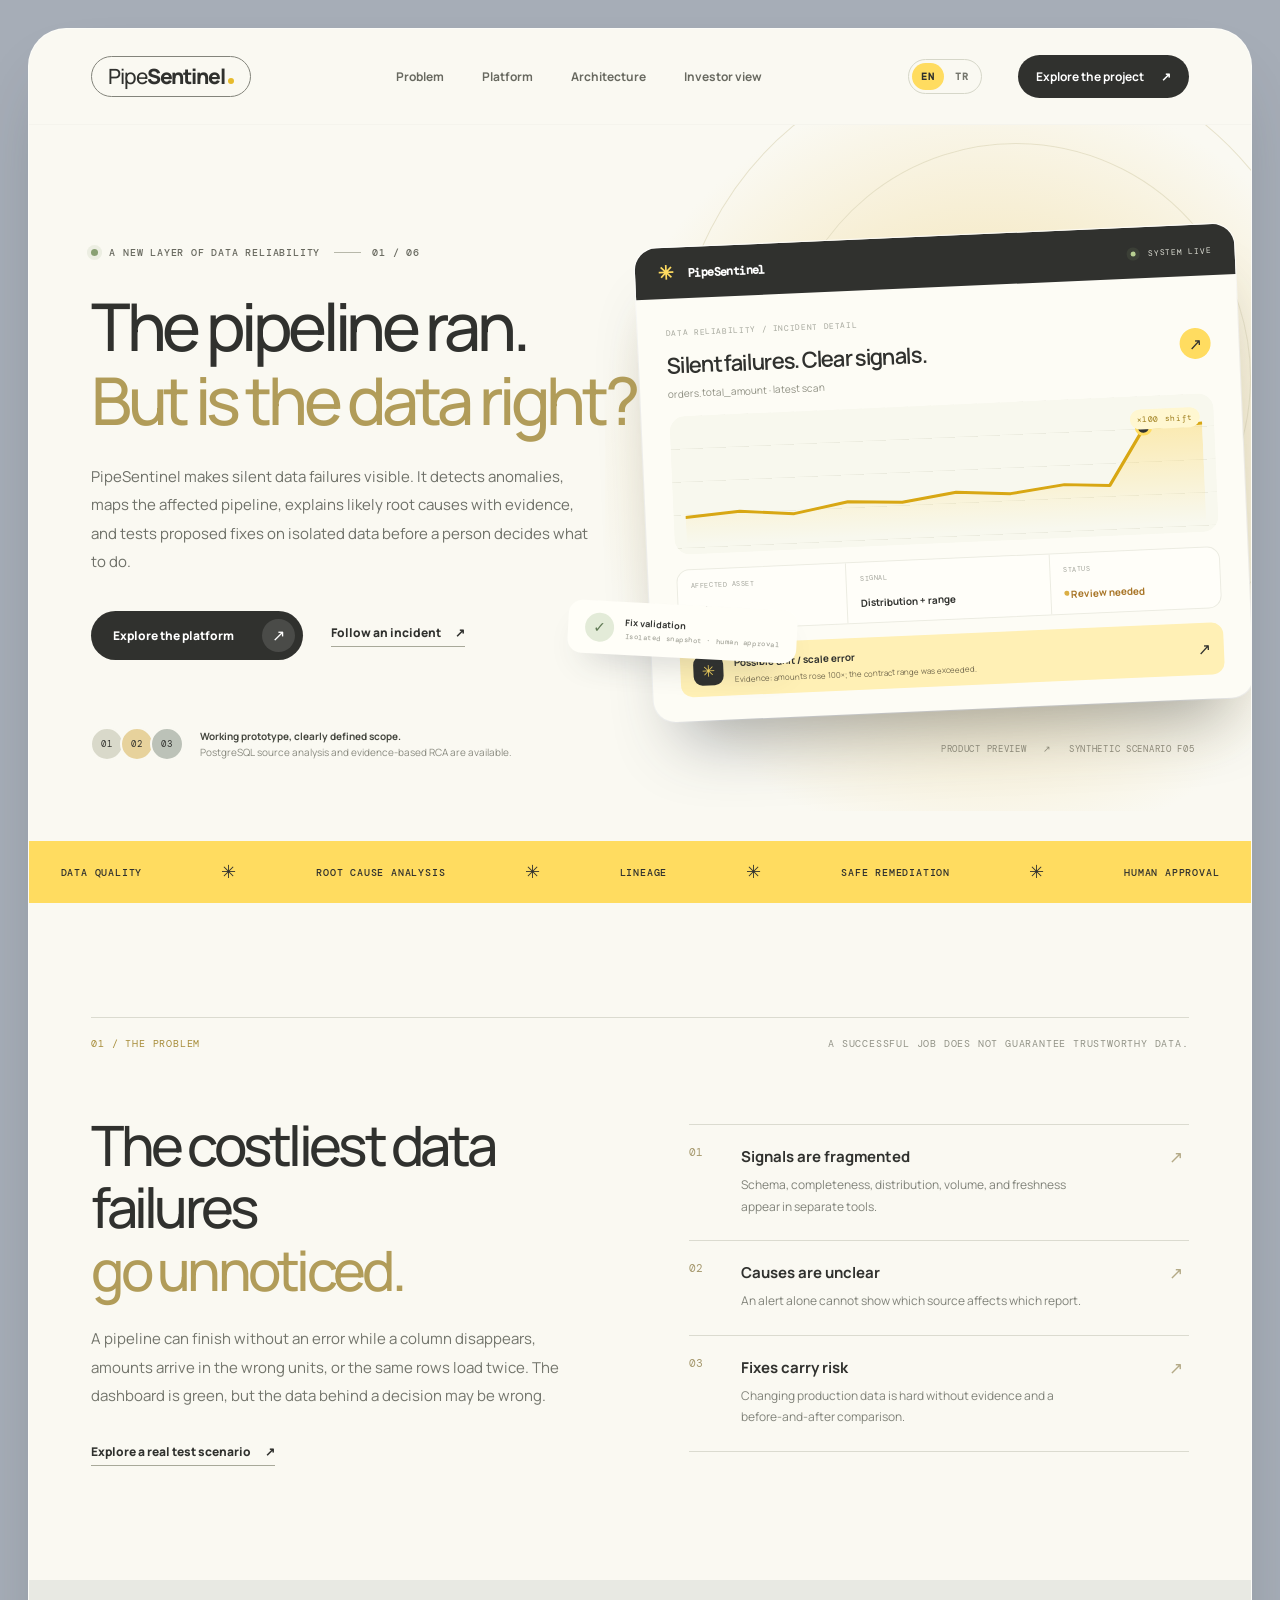
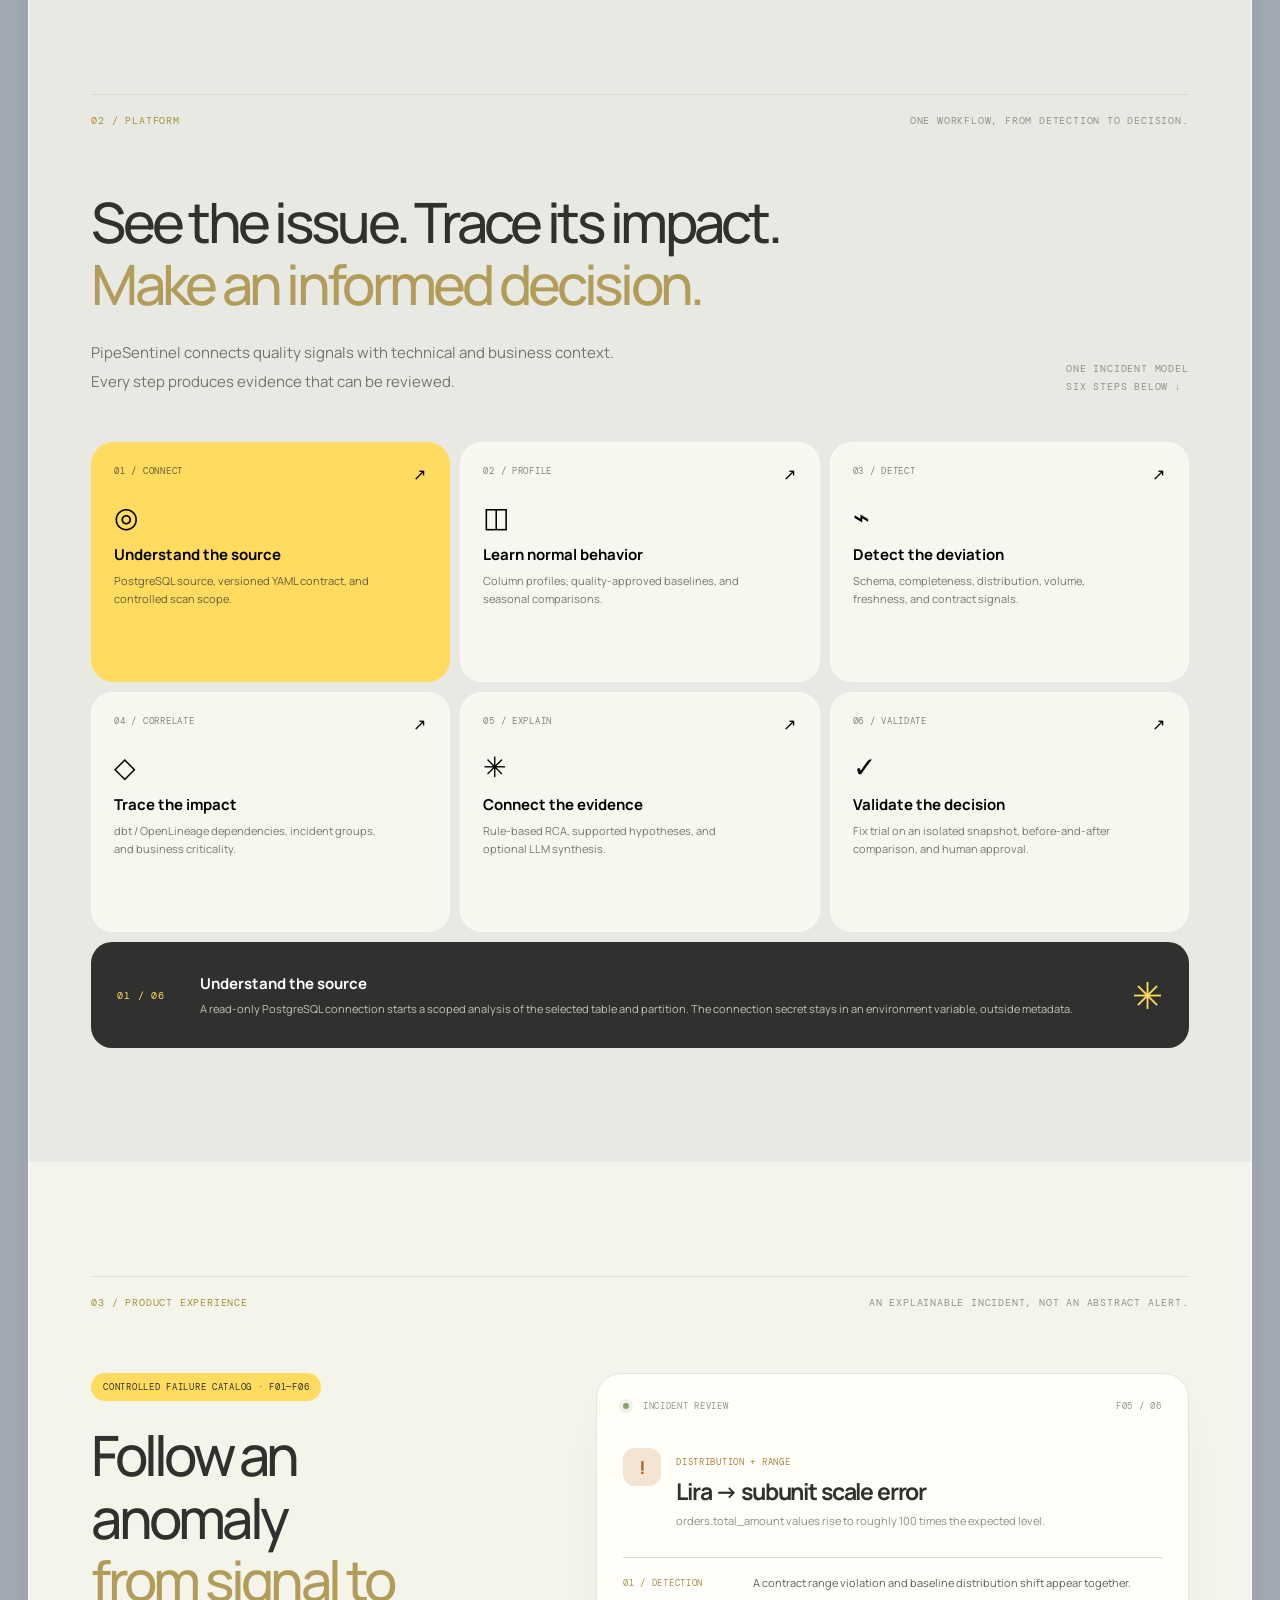
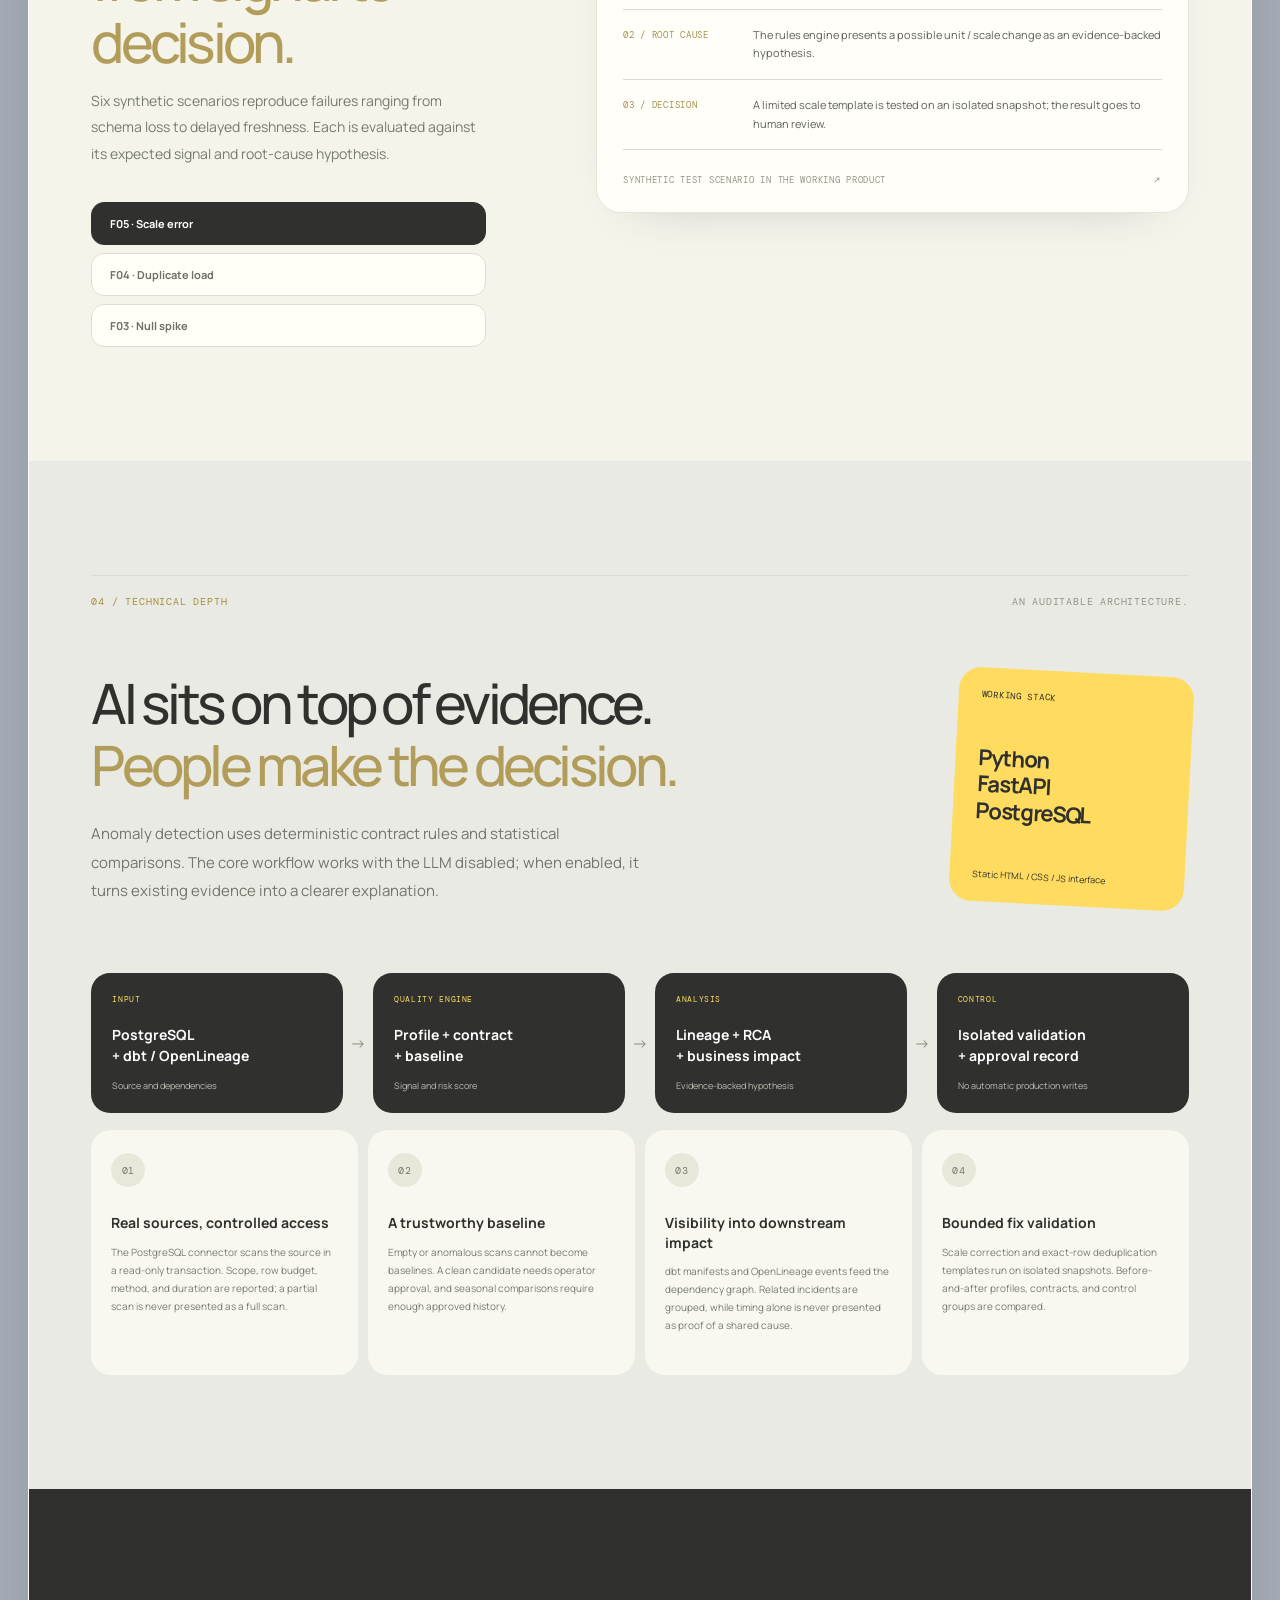
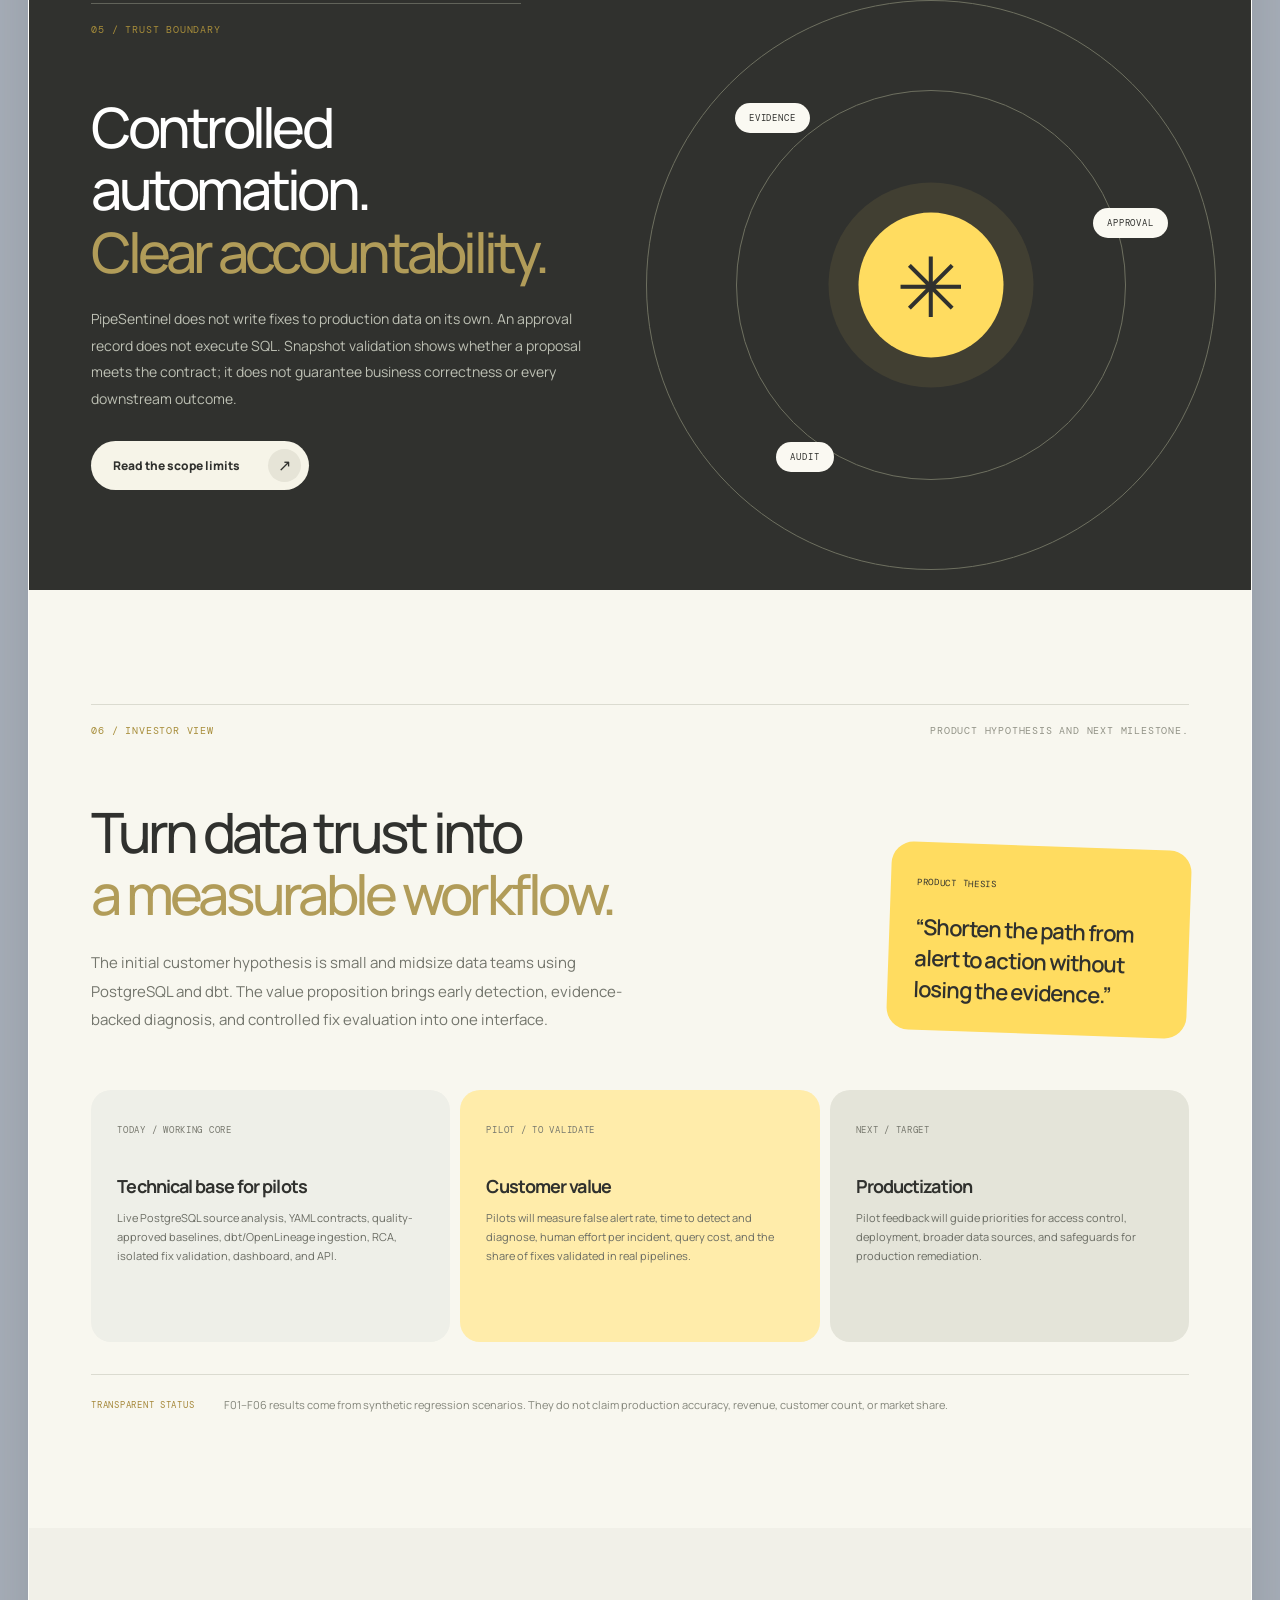
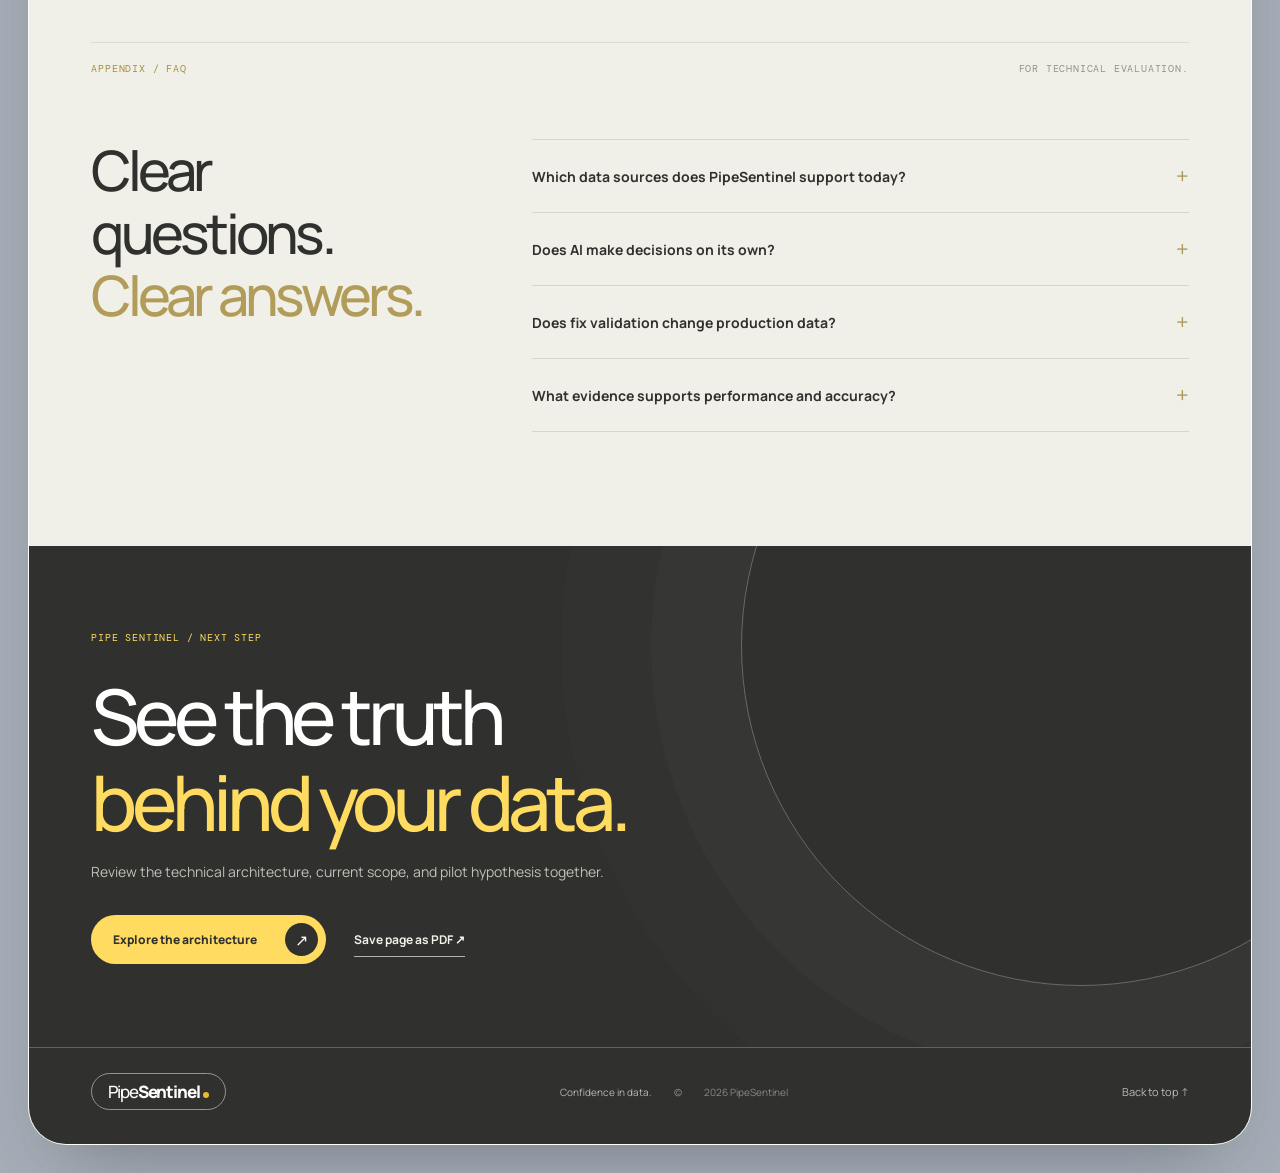
==== commit 90fe9d3f: "Make investor site English by default with Turkish option" ====
--- a/site/index.html
+++ b/site/index.html
@@ -1,11 +1,13 @@
 <!doctype html>
-<html lang="tr">
+<html lang="en">
 <head>
   <meta charset="utf-8">
   <meta name="viewport" content="width=device-width, initial-scale=1">
   <meta name="theme-color" content="#a6adb7">
-  <meta name="description" content="PipeSentinel: veri akışlarındaki sessiz bozulmaları saptayan, nedenini kanıtlarıyla açıklayan ve kontrollü onarım doğrulaması sunan veri güvenilirliği platformu.">
-  <title>PipeSentinel — Veriye duyulan güven</title>
+  <meta name="description" content="PipeSentinel detects silent data failures, explains likely root causes with evidence, and validates proposed fixes on isolated snapshots.">
+  <title>PipeSentinel — Confidence in data</title>
+  <link rel="alternate" hreflang="en" href="index.html">
+  <link rel="alternate" hreflang="tr" href="tr.html">
   <link rel="icon" href="favicon.svg" type="image/svg+xml">
   <link rel="preconnect" href="https://fonts.googleapis.com">
   <link rel="preconnect" href="https://fonts.gstatic.com" crossorigin>
@@ -14,89 +16,90 @@
   <script defer src="script.js"></script>
 </head>
 <body>
-  <a class="skip-link" href="#main">İçeriğe geç</a>
+  <a class="skip-link" href="#main">Skip to content</a>
   <div class="site-shell">
     <header class="site-header">
-      <a class="wordmark" href="#top" aria-label="PipeSentinel ana sayfa">Pipe<span>Sentinel</span><i aria-hidden="true"></i></a>
-      <button class="menu-toggle" type="button" aria-label="Menüyü aç" aria-controls="main-nav" aria-expanded="false"><span></span><span></span></button>
-      <nav id="main-nav" class="main-nav" aria-label="Ana menü">
+      <a class="wordmark" href="#top" aria-label="PipeSentinel home">Pipe<span>Sentinel</span><i aria-hidden="true"></i></a>
+      <button class="menu-toggle" type="button" aria-label="Open menu" aria-controls="main-nav" aria-expanded="false"><span></span><span></span></button>
+      <nav id="main-nav" class="main-nav" aria-label="Main navigation">
         <a href="#problem">Problem</a>
         <a href="#platform">Platform</a>
-        <a href="#architecture">Mimari</a>
-        <a href="#investor">Yatırımcı bakışı</a>
+        <a href="#architecture">Architecture</a>
+        <a href="#investor">Investor view</a>
       </nav>
-      <a class="header-cta" href="#investor">Projeyi keşfet <span aria-hidden="true">↗</span></a>
+      <nav class="language-switch" aria-label="Language"><a href="index.html" lang="en" aria-current="page">EN</a><a href="tr.html" lang="tr">TR</a></nav>
+      <a class="header-cta" href="#investor">Explore the project <span aria-hidden="true">↗</span></a>
     </header>
 
     <main id="main">
       <section class="hero" id="top" aria-labelledby="hero-title">
         <div class="hero-copy">
-          <div class="eyebrow"><span class="pulse-dot" aria-hidden="true"></span> VERİ GÜVENİLİRLİĞİNİN YENİ KATMANI <span class="eyebrow-line"></span> 01 / 06</div>
-          <h1 id="hero-title">Pipeline çalıştı.<br><em>Peki veri doğru mu?</em></h1>
-          <p class="hero-lead">PipeSentinel, sessiz veri bozulmalarını görünür kılar. Anomaliyi saptar, etkilenen akışı gösterir, kök nedeni kanıtlarla açıklar ve önerilen düzeltmeyi insan kararından önce izole veride sınar.</p>
-          <div class="hero-actions"><a class="button button-dark" href="#platform">Platformu incele <span class="button-icon">↗</span></a><a class="text-cta" href="#scenario">Bir olayı izle <span aria-hidden="true">↗</span></a></div>
-          <div class="hero-proof"><div class="avatar-stack" aria-hidden="true"><span>01</span><span>02</span><span>03</span></div><p><strong>Canlı prototip, açık teknik kapsam.</strong><br>PostgreSQL kaynak analizi ve kanıta dayalı RCA mevcut.</p></div>
+          <div class="eyebrow"><span class="pulse-dot" aria-hidden="true"></span> A NEW LAYER OF DATA RELIABILITY <span class="eyebrow-line"></span> 01 / 06</div>
+          <h1 id="hero-title">The pipeline ran.<br><em>But is the data right?</em></h1>
+          <p class="hero-lead">PipeSentinel makes silent data failures visible. It detects anomalies, maps the affected pipeline, explains likely root causes with evidence, and tests proposed fixes on isolated data before a person decides what to do.</p>
+          <div class="hero-actions"><a class="button button-dark" href="#platform">Explore the platform <span class="button-icon">↗</span></a><a class="text-cta" href="#scenario">Follow an incident <span aria-hidden="true">↗</span></a></div>
+          <div class="hero-proof"><div class="avatar-stack" aria-hidden="true"><span>01</span><span>02</span><span>03</span></div><p><strong>Working prototype, clearly defined scope.</strong><br>PostgreSQL source analysis and evidence-based RCA are available.</p></div>
         </div>
-        <div class="hero-visual" aria-label="PipeSentinel ürün arayüzünü temsil eden olay analizi önizlemesi">
+        <div class="hero-visual" aria-label="Preview of the PipeSentinel incident analysis interface">
           <div class="visual-glow"></div>
           <div class="orbit orbit-a"></div><div class="orbit orbit-b"></div>
           <div class="product-window">
-            <div class="window-top"><span class="window-brand"><span class="window-mark">✳</span> PipeSentinel</span><span class="window-live"><i></i> SİSTEM AKTİF</span></div>
+            <div class="window-top"><span class="window-brand"><span class="window-mark">✳</span> PipeSentinel</span><span class="window-live"><i></i> SYSTEM LIVE</span></div>
             <div class="window-content">
-              <div class="window-overline">VERİ GÜVENİLİRLİĞİ / OLAY DETAYI</div>
-              <div class="window-title-row"><div><h2>Sessiz hatalar, net sinyaller.</h2><p>orders.total_amount · son analiz</p></div><span class="window-arrow">↗</span></div>
-              <div class="mini-chart" aria-hidden="true"><div class="chart-grid"></div><svg viewBox="0 0 460 120" preserveAspectRatio="none"><defs><linearGradient id="chartFill" x1="0" x2="0" y1="0" y2="1"><stop offset="0" stop-color="#ffd75d" stop-opacity=".42"/><stop offset="1" stop-color="#ffd75d" stop-opacity="0"/></linearGradient></defs><path d="M0 92 L48 88 L96 93 L144 83 L192 86 L240 78 L288 82 L336 75 L376 78 L408 20 L460 17 L460 120 L0 120 Z" fill="url(#chartFill)"/><path d="M0 92 L48 88 L96 93 L144 83 L192 86 L240 78 L288 82 L336 75 L376 78 L408 20 L460 17" fill="none" stroke="#d8a714" stroke-width="3" stroke-linecap="round" stroke-linejoin="round"/><circle cx="408" cy="20" r="6" fill="#30312e" stroke="#ffdc60" stroke-width="3"/></svg><span class="chart-tag">×100 değişim</span></div>
-              <div class="window-metrics"><div><span>ETKİLENEN ALAN</span><b>orders</b></div><div><span>SİNYAL</span><b>Dağılım + aralık</b></div><div><span>DURUM</span><b class="metric-warning"><i></i> İncelenmeli</b></div></div>
-              <div class="window-insight"><span class="insight-symbol">✳</span><div><strong>Olası birim / ölçek hatası</strong><small>Kanıt: tutarlarda 100 kat artış; sözleşme sınırı aşıldı.</small></div><span>↗</span></div>
+              <div class="window-overline">DATA RELIABILITY / INCIDENT DETAIL</div>
+              <div class="window-title-row"><div><h2>Silent failures. Clear signals.</h2><p>orders.total_amount · latest scan</p></div><span class="window-arrow">↗</span></div>
+              <div class="mini-chart" aria-hidden="true"><div class="chart-grid"></div><svg viewBox="0 0 460 120" preserveAspectRatio="none"><defs><linearGradient id="chartFill" x1="0" x2="0" y1="0" y2="1"><stop offset="0" stop-color="#ffd75d" stop-opacity=".42"/><stop offset="1" stop-color="#ffd75d" stop-opacity="0"/></linearGradient></defs><path d="M0 92 L48 88 L96 93 L144 83 L192 86 L240 78 L288 82 L336 75 L376 78 L408 20 L460 17 L460 120 L0 120 Z" fill="url(#chartFill)"/><path d="M0 92 L48 88 L96 93 L144 83 L192 86 L240 78 L288 82 L336 75 L376 78 L408 20 L460 17" fill="none" stroke="#d8a714" stroke-width="3" stroke-linecap="round" stroke-linejoin="round"/><circle cx="408" cy="20" r="6" fill="#30312e" stroke="#ffdc60" stroke-width="3"/></svg><span class="chart-tag">×100 shift</span></div>
+              <div class="window-metrics"><div><span>AFFECTED ASSET</span><b>orders</b></div><div><span>SIGNAL</span><b>Distribution + range</b></div><div><span>STATUS</span><b class="metric-warning"><i></i> Review needed</b></div></div>
+              <div class="window-insight"><span class="insight-symbol">✳</span><div><strong>Possible unit / scale error</strong><small>Evidence: amounts rose 100×; the contract range was exceeded.</small></div><span>↗</span></div>
             </div>
           </div>
-          <div class="floating-card"><div class="floating-icon">✓</div><div><strong>Onarım doğrulaması</strong><span>İzole snapshot · insan onayı</span></div></div>
-          <div class="visual-caption">ÜRÜN ÖNİZLEMESİ <span>↗</span> SENTETİK SENARYO F05</div>
+          <div class="floating-card"><div class="floating-icon">✓</div><div><strong>Fix validation</strong><span>Isolated snapshot · human approval</span></div></div>
+          <div class="visual-caption">PRODUCT PREVIEW <span>↗</span> SYNTHETIC SCENARIO F05</div>
         </div>
       </section>
 
-      <div class="ticker" aria-label="Platform bileşenleri"><span>VERİ KALİTESİ</span><b>✳</b><span>KÖK NEDEN ANALİZİ</span><b>✳</b><span>LINEAGE</span><b>✳</b><span>GÜVENLİ ONARIM</span><b>✳</b><span>İNSAN ONAYI</span></div>
+      <div class="ticker" aria-label="Platform components"><span>DATA QUALITY</span><b>✳</b><span>ROOT CAUSE ANALYSIS</span><b>✳</b><span>LINEAGE</span><b>✳</b><span>SAFE REMEDIATION</span><b>✳</b><span>HUMAN APPROVAL</span></div>
 
       <section class="section problem-section" id="problem" aria-labelledby="problem-title">
-        <div class="section-head"><span class="section-index">01 / SORUN</span><p>BAŞARILI JOB, GÜVENİLİR VERİ DEMEK DEĞİL.</p></div>
-        <div class="problem-grid"><div><h2 id="problem-title">En pahalı veri hataları<br><em>sessizce geçer.</em></h2><p class="section-lead">Bir akış hata vermeden biterken bir kolon kaybolabilir, tutarlar yanlış birimle yüklenebilir veya aynı kayıtlar iki kez yazılabilir. Dashboard yeşildir; kararın dayandığı veri değildir.</p><a class="inline-link" href="#scenario">Gerçek bir senaryoyu incele <span>↗</span></a></div><div class="problem-list"><div class="problem-item"><span>01</span><div><strong>Sinyal dağınık</strong><p>Şema, doluluk, dağılım, hacim ve tazelik farklı araçlarda görünür.</p></div><span>↗</span></div><div class="problem-item"><span>02</span><div><strong>Neden belirsiz</strong><p>Alarm, hangi kaynağın hangi raporu etkilediğini tek başına söylemez.</p></div><span>↗</span></div><div class="problem-item"><span>03</span><div><strong>Düzeltme riskli</strong><p>Kanıt ve önce/sonra karşılaştırması olmadan üretim verisine müdahale etmek zordur.</p></div><span>↗</span></div></div></div>
+        <div class="section-head"><span class="section-index">01 / THE PROBLEM</span><p>A SUCCESSFUL JOB DOES NOT GUARANTEE TRUSTWORTHY DATA.</p></div>
+        <div class="problem-grid"><div><h2 id="problem-title">The costliest data failures<br><em>go unnoticed.</em></h2><p class="section-lead">A pipeline can finish without an error while a column disappears, amounts arrive in the wrong units, or the same rows load twice. The dashboard is green, but the data behind a decision may be wrong.</p><a class="inline-link" href="#scenario">Explore a real test scenario <span>↗</span></a></div><div class="problem-list"><div class="problem-item"><span>01</span><div><strong>Signals are fragmented</strong><p>Schema, completeness, distribution, volume, and freshness appear in separate tools.</p></div><span>↗</span></div><div class="problem-item"><span>02</span><div><strong>Causes are unclear</strong><p>An alert alone cannot show which source affects which report.</p></div><span>↗</span></div><div class="problem-item"><span>03</span><div><strong>Fixes carry risk</strong><p>Changing production data is hard without evidence and a before-and-after comparison.</p></div><span>↗</span></div></div></div>
       </section>
 
       <section class="section platform-section" id="platform" aria-labelledby="platform-title">
-        <div class="section-head"><span class="section-index">02 / PLATFORM</span><p>TESPİTTEN KARARA, TEK BİR AKIŞ.</p></div>
-        <div class="section-title-row"><div><h2 id="platform-title">Sorunu gör. Etkisini anla.<br><em>Güvenle karar ver.</em></h2><p class="section-lead">PipeSentinel, kalite sinyalini teknik ve iş bağlamıyla birleştirir. Her adım incelenebilir kanıt üretir.</p></div><span class="section-aside">TEK OLAY MODELİ<br>ALTINDA 06 ADIM ↓</span></div>
+        <div class="section-head"><span class="section-index">02 / PLATFORM</span><p>ONE WORKFLOW, FROM DETECTION TO DECISION.</p></div>
+        <div class="section-title-row"><div><h2 id="platform-title">See the issue. Trace its impact.<br><em>Make an informed decision.</em></h2><p class="section-lead">PipeSentinel connects quality signals with technical and business context. Every step produces evidence that can be reviewed.</p></div><span class="section-aside">ONE INCIDENT MODEL<br>SIX STEPS BELOW ↓</span></div>
         <div class="process-grid" id="process-grid">
-          <button class="process-step active" type="button" data-step="0" aria-pressed="true"><span class="step-no">01 / BAĞLAN</span><span class="step-icon">◎</span><strong>Kaynağı tanı</strong><small>PostgreSQL kaynağı, sürümlü YAML sözleşme ve kontrollü tarama kapsamı.</small><span class="step-arrow">↗</span></button>
-          <button class="process-step" type="button" data-step="1" aria-pressed="false"><span class="step-no">02 / PROFİLLE</span><span class="step-icon">◫</span><strong>Normali öğren</strong><small>Kolon profilleri; kalite onaylı ve mevsimsel baseline karşılaştırması.</small><span class="step-arrow">↗</span></button>
-          <button class="process-step" type="button" data-step="2" aria-pressed="false"><span class="step-no">03 / TESPİT ET</span><span class="step-icon">⌁</span><strong>Sapmayı yakala</strong><small>Şema, doluluk, dağılım, hacim, tazelik ve contract sinyalleri.</small><span class="step-arrow">↗</span></button>
-          <button class="process-step" type="button" data-step="3" aria-pressed="false"><span class="step-no">04 / İLİŞKİLENDİR</span><span class="step-icon">◇</span><strong>Etkisini göster</strong><small>dbt / OpenLineage bağımlılıkları, olay grupları ve iş kritiklik bilgisi.</small><span class="step-arrow">↗</span></button>
-          <button class="process-step" type="button" data-step="4" aria-pressed="false"><span class="step-no">05 / AÇIKLA</span><span class="step-icon">✳</span><strong>Kanıtı birleştir</strong><small>Kural tabanlı RCA, gerekçeli hipotezler ve isteğe bağlı LLM sentezi.</small><span class="step-arrow">↗</span></button>
-          <button class="process-step" type="button" data-step="5" aria-pressed="false"><span class="step-no">06 / DOĞRULA</span><span class="step-icon">✓</span><strong>Kararı güvenceye al</strong><small>İzole snapshot üzerinde onarım denemesi, önce/sonra farkı ve insan onayı.</small><span class="step-arrow">↗</span></button>
+          <button class="process-step active" type="button" data-step="0" aria-pressed="true"><span class="step-no">01 / CONNECT</span><span class="step-icon">◎</span><strong>Understand the source</strong><small>PostgreSQL source, versioned YAML contract, and controlled scan scope.</small><span class="step-arrow">↗</span></button>
+          <button class="process-step" type="button" data-step="1" aria-pressed="false"><span class="step-no">02 / PROFILE</span><span class="step-icon">◫</span><strong>Learn normal behavior</strong><small>Column profiles, quality-approved baselines, and seasonal comparisons.</small><span class="step-arrow">↗</span></button>
+          <button class="process-step" type="button" data-step="2" aria-pressed="false"><span class="step-no">03 / DETECT</span><span class="step-icon">⌁</span><strong>Detect the deviation</strong><small>Schema, completeness, distribution, volume, freshness, and contract signals.</small><span class="step-arrow">↗</span></button>
+          <button class="process-step" type="button" data-step="3" aria-pressed="false"><span class="step-no">04 / CORRELATE</span><span class="step-icon">◇</span><strong>Trace the impact</strong><small>dbt / OpenLineage dependencies, incident groups, and business criticality.</small><span class="step-arrow">↗</span></button>
+          <button class="process-step" type="button" data-step="4" aria-pressed="false"><span class="step-no">05 / EXPLAIN</span><span class="step-icon">✳</span><strong>Connect the evidence</strong><small>Rule-based RCA, supported hypotheses, and optional LLM synthesis.</small><span class="step-arrow">↗</span></button>
+          <button class="process-step" type="button" data-step="5" aria-pressed="false"><span class="step-no">06 / VALIDATE</span><span class="step-icon">✓</span><strong>Validate the decision</strong><small>Fix trial on an isolated snapshot, before-and-after comparison, and human approval.</small><span class="step-arrow">↗</span></button>
         </div>
-        <div class="process-detail" role="status" aria-live="polite"><span id="detail-number">01 / 06</span><div><strong id="detail-title">Kaynağı tanı</strong><p id="detail-copy">Salt okunur PostgreSQL bağlantısı, seçili tablo ve partition için kapsamı belli bir analiz başlatır. Bağlantı sırrı metadata yerine ortam değişkeninde kalır.</p></div><span class="detail-mark">✳</span></div>
+        <div class="process-detail" role="status" aria-live="polite"><span id="detail-number">01 / 06</span><div><strong id="detail-title">Understand the source</strong><p id="detail-copy">A read-only PostgreSQL connection starts a scoped analysis of the selected table and partition. The connection secret stays in an environment variable, outside metadata.</p></div><span class="detail-mark">✳</span></div>
       </section>
 
       <section class="section scenario-section" id="scenario" aria-labelledby="scenario-title">
-        <div class="section-head"><span class="section-index">03 / ÜRÜN DENEYİMİ</span><p>SOYUT ALARM DEĞİL, AÇIKLANABİLİR OLAY.</p></div>
-        <div class="scenario-layout"><div class="scenario-intro"><span class="yellow-label">KONTROLLÜ HATA KATALOĞU · F01—F06</span><h2 id="scenario-title">Bir anomaliyi<br><em>sonuna kadar izle.</em></h2><p>Altı sentetik senaryo şema kaybından tazelik gecikmesine kadar farklı bozulmaları tekrar üretir. Her biri beklenen sinyal ve kök neden hipoteziyle değerlendirilir.</p><div class="scenario-tabs" role="tablist" aria-label="Senaryo seçimi"><button id="tab-f05" type="button" role="tab" aria-selected="true" aria-controls="scenario-panel" data-scenario="f05">F05 · Ölçek hatası</button><button id="tab-f04" type="button" role="tab" aria-selected="false" aria-controls="scenario-panel" data-scenario="f04">F04 · Çift yükleme</button><button id="tab-f03" type="button" role="tab" aria-selected="false" aria-controls="scenario-panel" data-scenario="f03">F03 · Null artışı</button></div></div><div class="scenario-panel" id="scenario-panel" role="tabpanel" aria-labelledby="tab-f05" tabindex="0"><div class="panel-heading"><span><i></i> OLAY İNCELEMESİ</span><span id="scenario-code">F05 / 06</span></div><div class="incident-line"><div class="incident-icon">!</div><div><span id="scenario-type">DAĞILIM + ARALIK</span><h3 id="scenario-name">TL → kuruş ölçek hatası</h3><p id="scenario-description">orders.total_amount değerleri beklenen düzeyin yaklaşık 100 katına çıkar.</p></div></div><div class="evidence-list"><div><span>01 / TESPİT</span><p id="scenario-detection">Contract aralık ihlali ve baseline dağılım sapması birlikte görünür.</p></div><div><span>02 / KÖK NEDEN</span><p id="scenario-cause">Kural motoru, olası birim / ölçek değişimini kanıta bağlı hipotez olarak sunar.</p></div><div><span>03 / KARAR</span><p id="scenario-action">Sınırlı scale şablonu izole snapshot üzerinde denenir; sonuç insan incelemesine sunulur.</p></div></div><div class="panel-footer"><span>GERÇEK ÜRÜNDEKİ SENTETİK TEST SENARYOSU</span><span>↗</span></div></div></div>
+        <div class="section-head"><span class="section-index">03 / PRODUCT EXPERIENCE</span><p>AN EXPLAINABLE INCIDENT, NOT AN ABSTRACT ALERT.</p></div>
+        <div class="scenario-layout"><div class="scenario-intro"><span class="yellow-label">CONTROLLED FAILURE CATALOG · F01—F06</span><h2 id="scenario-title">Follow an anomaly<br><em>from signal to decision.</em></h2><p>Six synthetic scenarios reproduce failures ranging from schema loss to delayed freshness. Each is evaluated against its expected signal and root-cause hypothesis.</p><div class="scenario-tabs" role="tablist" aria-label="Choose a scenario"><button id="tab-f05" type="button" role="tab" aria-selected="true" aria-controls="scenario-panel" data-scenario="f05">F05 · Scale error</button><button id="tab-f04" type="button" role="tab" aria-selected="false" aria-controls="scenario-panel" data-scenario="f04">F04 · Duplicate load</button><button id="tab-f03" type="button" role="tab" aria-selected="false" aria-controls="scenario-panel" data-scenario="f03">F03 · Null spike</button></div></div><div class="scenario-panel" id="scenario-panel" role="tabpanel" aria-labelledby="tab-f05" tabindex="0"><div class="panel-heading"><span><i></i> INCIDENT REVIEW</span><span id="scenario-code">F05 / 06</span></div><div class="incident-line"><div class="incident-icon">!</div><div><span id="scenario-type">DISTRIBUTION + RANGE</span><h3 id="scenario-name">Lira → subunit scale error</h3><p id="scenario-description">orders.total_amount values rise to roughly 100 times the expected level.</p></div></div><div class="evidence-list"><div><span>01 / DETECTION</span><p id="scenario-detection">A contract range violation and baseline distribution shift appear together.</p></div><div><span>02 / ROOT CAUSE</span><p id="scenario-cause">The rules engine presents a possible unit / scale change as an evidence-backed hypothesis.</p></div><div><span>03 / DECISION</span><p id="scenario-action">A limited scale template is tested on an isolated snapshot; the result goes to human review.</p></div></div><div class="panel-footer"><span>SYNTHETIC TEST SCENARIO IN THE WORKING PRODUCT</span><span>↗</span></div></div></div>
       </section>
 
       <section class="section architecture-section" id="architecture" aria-labelledby="architecture-title">
-        <div class="section-head"><span class="section-index">04 / TEKNİK DERİNLİK</span><p>DENETLENEBİLİR BİR MİMARİ.</p></div>
-        <div class="architecture-top"><div><h2 id="architecture-title">AI, kanıtın üstünde.<br><em>Kararın merkezinde değil.</em></h2><p class="section-lead">Anomali tespiti deterministik contract kuralları ve istatistiksel karşılaştırmayla yapılır. LLM kapalı olsa da çekirdek akış çalışır; açıldığında kanıtları daha anlaşılır bir anlatıma dönüştürür.</p></div><div class="stack-stamp"><span>ÇALIŞAN YIĞIN</span><strong>Python<br>FastAPI<br>PostgreSQL</strong><small>Statik HTML / CSS / JS arayüz</small></div></div>
-        <div class="architecture-flow" aria-label="PipeSentinel mimari akışı"><div><span class="flow-kicker">GİRDİ</span><strong>PostgreSQL<br>+ dbt / OpenLineage</strong><small>Kaynak ve bağımlılıklar</small></div><span class="flow-connector">→</span><div><span class="flow-kicker">KALİTE MOTORU</span><strong>Profil + sözleşme<br>+ baseline</strong><small>Sinyal ve risk puanı</small></div><span class="flow-connector">→</span><div><span class="flow-kicker">ANALİZ</span><strong>Lineage + RCA<br>+ iş etkisi</strong><small>Kanıtlı hipotez</small></div><span class="flow-connector">→</span><div><span class="flow-kicker">KONTROL</span><strong>İzole doğrulama<br>+ onay kaydı</strong><small>Üretimde otomatik yazma yok</small></div></div>
-        <div class="technical-grid"><article><span class="technical-icon">01</span><h3>Gerçek kaynak, kontrollü erişim</h3><p>PostgreSQL connector kaynağı salt okunur transaction ile tarar. Kapsam, satır bütçesi, yöntem ve süre sonuçta görünür; kısmi tarama tam tarama gibi sunulmaz.</p></article><article><span class="technical-icon">02</span><h3>Kirlenmeyen referans</h3><p>Boş veya sinyalli analiz baseline olamaz. Temiz aday operatör kabulü bekler; mevsimsel karşılaştırma yalnızca yeterli onaylı geçmişte yapılır.</p></article><article><span class="technical-icon">03</span><h3>İlişkili etki görünürlüğü</h3><p>dbt manifest ve OpenLineage olayları bağımlılık grafını besler. Olaylar birlikte gruplandırılır; zamansal yakınlık kesin ortak neden olarak gösterilmez.</p></article><article><span class="technical-icon">04</span><h3>Sınırlı onarım doğrulaması</h3><p>Scale ve birebir kayıt tekilleştirme şablonları izole snapshot üzerinde çalışır. Önce/sonra profil, sözleşme ve kontrol grubu karşılaştırılır.</p></article></div>
+        <div class="section-head"><span class="section-index">04 / TECHNICAL DEPTH</span><p>AN AUDITABLE ARCHITECTURE.</p></div>
+        <div class="architecture-top"><div><h2 id="architecture-title">AI sits on top of evidence.<br><em>People make the decision.</em></h2><p class="section-lead">Anomaly detection uses deterministic contract rules and statistical comparisons. The core workflow works with the LLM disabled; when enabled, it turns existing evidence into a clearer explanation.</p></div><div class="stack-stamp"><span>WORKING STACK</span><strong>Python<br>FastAPI<br>PostgreSQL</strong><small>Static HTML / CSS / JS interface</small></div></div>
+        <div class="architecture-flow" aria-label="PipeSentinel architecture flow"><div><span class="flow-kicker">INPUT</span><strong>PostgreSQL<br>+ dbt / OpenLineage</strong><small>Source and dependencies</small></div><span class="flow-connector">→</span><div><span class="flow-kicker">QUALITY ENGINE</span><strong>Profile + contract<br>+ baseline</strong><small>Signal and risk score</small></div><span class="flow-connector">→</span><div><span class="flow-kicker">ANALYSIS</span><strong>Lineage + RCA<br>+ business impact</strong><small>Evidence-backed hypothesis</small></div><span class="flow-connector">→</span><div><span class="flow-kicker">CONTROL</span><strong>Isolated validation<br>+ approval record</strong><small>No automatic production writes</small></div></div>
+        <div class="technical-grid"><article><span class="technical-icon">01</span><h3>Real sources, controlled access</h3><p>The PostgreSQL connector scans the source in a read-only transaction. Scope, row budget, method, and duration are reported; a partial scan is never presented as a full scan.</p></article><article><span class="technical-icon">02</span><h3>A trustworthy baseline</h3><p>Empty or anomalous scans cannot become baselines. A clean candidate needs operator approval, and seasonal comparisons require enough approved history.</p></article><article><span class="technical-icon">03</span><h3>Visibility into downstream impact</h3><p>dbt manifests and OpenLineage events feed the dependency graph. Related incidents are grouped, while timing alone is never presented as proof of a shared cause.</p></article><article><span class="technical-icon">04</span><h3>Bounded fix validation</h3><p>Scale correction and exact-row deduplication templates run on isolated snapshots. Before-and-after profiles, contracts, and control groups are compared.</p></article></div>
       </section>
 
-      <section class="section trust-section" aria-labelledby="trust-title"><div class="trust-copy"><div class="section-head"><span class="section-index">05 / GÜVEN SINIRI</span></div><h2 id="trust-title">Kontrollü otomasyon.<br><em>Açık sorumluluk.</em></h2><p>PipeSentinel üretim verisine kendi başına düzeltme yazmaz. Onay kaydı, SQL çalıştırma anlamına gelmez. Snapshot doğrulaması bir önerinin sözleşmeye uyduğunu gösterir; işletme doğruluğu ve tüm downstream sonuçlar için garanti vermez.</p><a class="button button-light" href="#faq">Kapsam sınırlarını oku <span class="button-icon">↗</span></a></div><div class="trust-art" aria-hidden="true"><div class="trust-ring trust-ring-a"></div><div class="trust-ring trust-ring-b"></div><div class="trust-core">✳</div><span class="trust-tag tag-one">KANIT</span><span class="trust-tag tag-two">ONAY</span><span class="trust-tag tag-three">DENETİM</span></div></section>
+      <section class="section trust-section" aria-labelledby="trust-title"><div class="trust-copy"><div class="section-head"><span class="section-index">05 / TRUST BOUNDARY</span></div><h2 id="trust-title">Controlled automation.<br><em>Clear accountability.</em></h2><p>PipeSentinel does not write fixes to production data on its own. An approval record does not execute SQL. Snapshot validation shows whether a proposal meets the contract; it does not guarantee business correctness or every downstream outcome.</p><a class="button button-light" href="#faq">Read the scope limits <span class="button-icon">↗</span></a></div><div class="trust-art" aria-hidden="true"><div class="trust-ring trust-ring-a"></div><div class="trust-ring trust-ring-b"></div><div class="trust-core">✳</div><span class="trust-tag tag-one">EVIDENCE</span><span class="trust-tag tag-two">APPROVAL</span><span class="trust-tag tag-three">AUDIT</span></div></section>
 
-      <section class="section investor-section" id="investor" aria-labelledby="investor-title"><div class="section-head"><span class="section-index">06 / YATIRIMCI BAKIŞI</span><p>ÜRÜN HİPOTEZİ VE SONRAKİ EŞİK.</p></div><div class="investor-intro"><div><h2 id="investor-title">Veri güveni,<br><em>ölçülebilir bir iş akışına.</em></h2><p class="section-lead">İlk hedef müşteri hipotezi, PostgreSQL ve dbt kullanan küçük ve orta ölçekli veri ekipleri. Değer önerisi: aynı arayüzde erken tespit, kanıtlı teşhis ve kontrollü onarım değerlendirmesi.</p></div><div class="investor-quote"><span>ÜRÜN TEZİ</span><p>“Alarmdan aksiyona giden süreyi, kanıtı kaybetmeden kısalt.”</p></div></div><div class="investor-cards"><article><span>BUGÜN / ÇALIŞAN ÇEKİRDEK</span><h3>Pilot için teknik temel</h3><p>Gerçek PostgreSQL kaynak analizi, YAML sözleşme, kalite onaylı baseline, dbt/OpenLineage ingestion, RCA, izole onarım doğrulaması, dashboard ve API.</p></article><article><span>PİLOT / DOĞRULANACAK</span><h3>Müşteri değeri</h3><p>Gerçek akışlarda yanlış alarm oranı, tespit ve teşhis süresi, incident başına insan emeği, sorgu maliyeti ve doğrulanan çözüm oranı ölçülecek.</p></article><article><span>SONRAKİ AŞAMA / HEDEF</span><h3>Ürünleşme</h3><p>Pilot geri bildirimiyle erişim, dağıtım, daha geniş veri kaynakları ve üretim onarımının güvenlik koşulları önceliklendirilecek.</p></article></div><div class="investment-note"><span>ŞEFFAF DURUM</span><p>F01–F06 sonuçları sentetik regresyon senaryolarına aittir. Üretim doğruluğu, gelir, müşteri sayısı veya pazar payı iddiası olarak kullanılmaz.</p></div></section>
+      <section class="section investor-section" id="investor" aria-labelledby="investor-title"><div class="section-head"><span class="section-index">06 / INVESTOR VIEW</span><p>PRODUCT HYPOTHESIS AND NEXT MILESTONE.</p></div><div class="investor-intro"><div><h2 id="investor-title">Turn data trust into<br><em>a measurable workflow.</em></h2><p class="section-lead">The initial customer hypothesis is small and midsize data teams using PostgreSQL and dbt. The value proposition brings early detection, evidence-backed diagnosis, and controlled fix evaluation into one interface.</p></div><div class="investor-quote"><span>PRODUCT THESIS</span><p>“Shorten the path from alert to action without losing the evidence.”</p></div></div><div class="investor-cards"><article><span>TODAY / WORKING CORE</span><h3>Technical base for pilots</h3><p>Live PostgreSQL source analysis, YAML contracts, quality-approved baselines, dbt/OpenLineage ingestion, RCA, isolated fix validation, dashboard, and API.</p></article><article><span>PILOT / TO VALIDATE</span><h3>Customer value</h3><p>Pilots will measure false alert rate, time to detect and diagnose, human effort per incident, query cost, and the share of fixes validated in real pipelines.</p></article><article><span>NEXT / TARGET</span><h3>Productization</h3><p>Pilot feedback will guide priorities for access control, deployment, broader data sources, and safeguards for production remediation.</p></article></div><div class="investment-note"><span>TRANSPARENT STATUS</span><p>F01–F06 results come from synthetic regression scenarios. They do not claim production accuracy, revenue, customer count, or market share.</p></div></section>
 
-      <section class="section faq-section" id="faq" aria-labelledby="faq-title"><div class="section-head"><span class="section-index">EK / SIK SORULANLAR</span><p>TEKNİK DEĞERLENDİRME İÇİN.</p></div><div class="faq-layout"><h2 id="faq-title">Net sorular.<br><em>Net cevaplar.</em></h2><div class="faq-list"><details><summary>PipeSentinel bugün hangi veri kaynaklarıyla çalışıyor?<span>+</span></summary><p>Gerçek kaynak analizi için PostgreSQL connector mevcut. dbt manifest ve run sonuçları ile OpenLineage RunEvent'leri bağımlılık ve değişiklik bağlamını besler. Başka veritabanları için genel bağlantı iddiası yoktur.</p></details><details><summary>AI sistemi tek başına karar mı veriyor?<span>+</span></summary><p>Hayır. Tespit contract ve istatistiksel kurallarla yapılır. Kural tabanlı kök neden hipotezleri kanıtlara bağlanır; LLM isteğe bağlı anlatım katmanıdır. Aksiyonlar insan kararına sunulur.</p></details><details><summary>Onarım doğrulaması üretim verisini değiştirir mi?<span>+</span></summary><p>Hayır. Desteklenen sınırlı şablonlar izole snapshot üzerinde denenir. Onay kaydı üretimde SQL veya dbt çalıştırmaz. Otomatik üretim uygulaması, rollback ve backfill bu sürümün kapsamı dışındadır.</p></details><details><summary>Performans ve doğruluk kanıtı nedir?<span>+</span></summary><p>F01–F06 sentetik hata kataloğu için deterministik regresyon değerlendirmesi ve entegrasyon testleri bulunur. Gerçek dünya yanlış alarm ve tespit oranları pilot verisiyle ayrıca ölçülmelidir.</p></details></div></div></section>
+      <section class="section faq-section" id="faq" aria-labelledby="faq-title"><div class="section-head"><span class="section-index">APPENDIX / FAQ</span><p>FOR TECHNICAL EVALUATION.</p></div><div class="faq-layout"><h2 id="faq-title">Clear questions.<br><em>Clear answers.</em></h2><div class="faq-list"><details><summary>Which data sources does PipeSentinel support today?<span>+</span></summary><p>A PostgreSQL connector supports real source analysis. dbt manifests and run results, plus OpenLineage RunEvents, add dependency and change context. Support for other databases is not claimed.</p></details><details><summary>Does AI make decisions on its own?<span>+</span></summary><p>No. Detection uses contracts and statistical rules. Rule-based root-cause hypotheses link back to evidence; the LLM is an optional explanation layer. Actions are presented for human review.</p></details><details><summary>Does fix validation change production data?<span>+</span></summary><p>No. Supported templates are tested on isolated snapshots. An approval record does not run SQL or dbt in production. Automatic production application, rollback, and backfill are outside this version’s scope.</p></details><details><summary>What evidence supports performance and accuracy?<span>+</span></summary><p>The F01–F06 synthetic failure catalog has deterministic regression evaluations and integration tests. Real-world false alert and detection rates still need to be measured in pilots.</p></details></div></div></section>
 
-      <section class="closing"><div class="closing-orbit" aria-hidden="true"></div><span class="closing-kicker">PIPE SENTINEL / SONRAKİ ADIM</span><h2>Verinin arkasındaki<br><em>gerçeği görün.</em></h2><p>Teknik mimariyi, mevcut kapsamı ve pilot hipotezini birlikte değerlendirin.</p><div class="closing-actions"><a class="button button-yellow" href="#architecture">Teknik mimariye dön <span class="button-icon">↗</span></a><button class="print-button" type="button" id="print-page">Sayfayı PDF olarak kaydet ↗</button></div></section>
+      <section class="closing"><div class="closing-orbit" aria-hidden="true"></div><span class="closing-kicker">PIPE SENTINEL / NEXT STEP</span><h2>See the truth<br><em>behind your data.</em></h2><p>Review the technical architecture, current scope, and pilot hypothesis together.</p><div class="closing-actions"><a class="button button-yellow" href="#architecture">Explore the architecture <span class="button-icon">↗</span></a><button class="print-button" type="button" id="print-page">Save page as PDF ↗</button></div></section>
     </main>
-    <footer class="site-footer"><a class="wordmark" href="#top">Pipe<span>Sentinel</span><i aria-hidden="true"></i></a><p>Veriye duyulan güven. <span>© <span id="year">2026</span> PipeSentinel</span></p><a href="#top">Başa dön ↑</a></footer>
+    <footer class="site-footer"><a class="wordmark" href="#top">Pipe<span>Sentinel</span><i aria-hidden="true"></i></a><p>Confidence in data. <span>© <span id="year">2026</span> PipeSentinel</span></p><a href="#top">Back to top ↑</a></footer>
   </div>
 </body>
 </html>
--- a/site/styles.css
+++ b/site/styles.css
@@ -5,3 +5,7 @@
 @media(max-width:380px){.hero h1{font-size:39px}.hero-actions{align-items:flex-start;flex-direction:column}.hero-visual{min-height:380px}.floating-card{top:288px}.mini-chart{height:75px}.process-step{min-height:220px}.architecture-flow{grid-template-columns:1fr 1fr}}
 @media(prefers-reduced-motion:reduce){html{scroll-behavior:auto}*,*:before,*:after{animation:none!important;transition:none!important}}
 @media print{body{background:white}.site-shell{width:100%;margin:0;border:0;border-radius:0;box-shadow:none}.site-header{position:static}.menu-toggle,.header-cta,.hero-actions,.ticker,.print-button,.scenario-tabs,.floating-card{display:none!important}.hero{min-height:0;display:block;padding-bottom:35px}.hero-copy{padding-top:25px}.hero-visual{display:none}.section{padding:28px 5.1%;break-inside:avoid}.section-head{margin-bottom:25px}.process-step{break-inside:avoid;min-height:170px}.process-detail{display:none}.trust-section,.closing{print-color-adjust:exact;-webkit-print-color-adjust:exact}.site-footer{print-color-adjust:exact;-webkit-print-color-adjust:exact}}
+.language-switch{display:flex;align-items:center;gap:2px;padding:3px;border:1px solid #d6d7c9;border-radius:30px;flex:none}.language-switch a{display:grid;place-items:center;min-width:32px;height:27px;padding:0 7px;border-radius:20px;font:700 10px var(--mono);letter-spacing:.04em;color:#75766d;transition:background .2s,color .2s}.language-switch a:hover{color:#30312e;background:#e9e9dc}.language-switch a[aria-current="page"]{background:var(--yellow);color:#30312e}.language-switch a[aria-current="page"]:hover{background:var(--yellow)}
+@media(max-width:650px){.site-header{gap:12px}.language-switch{order:2}.menu-toggle{order:3;margin-left:auto}.main-nav{order:4}.header-cta{order:5}}
+@media(max-width:380px){.site-header{gap:8px}.site-header .wordmark{font-size:16px;padding:8px 11px}.language-switch{padding:2px}.language-switch a{min-width:28px;height:25px;padding:0 5px}}
+@media print{.language-switch{display:none!important}}
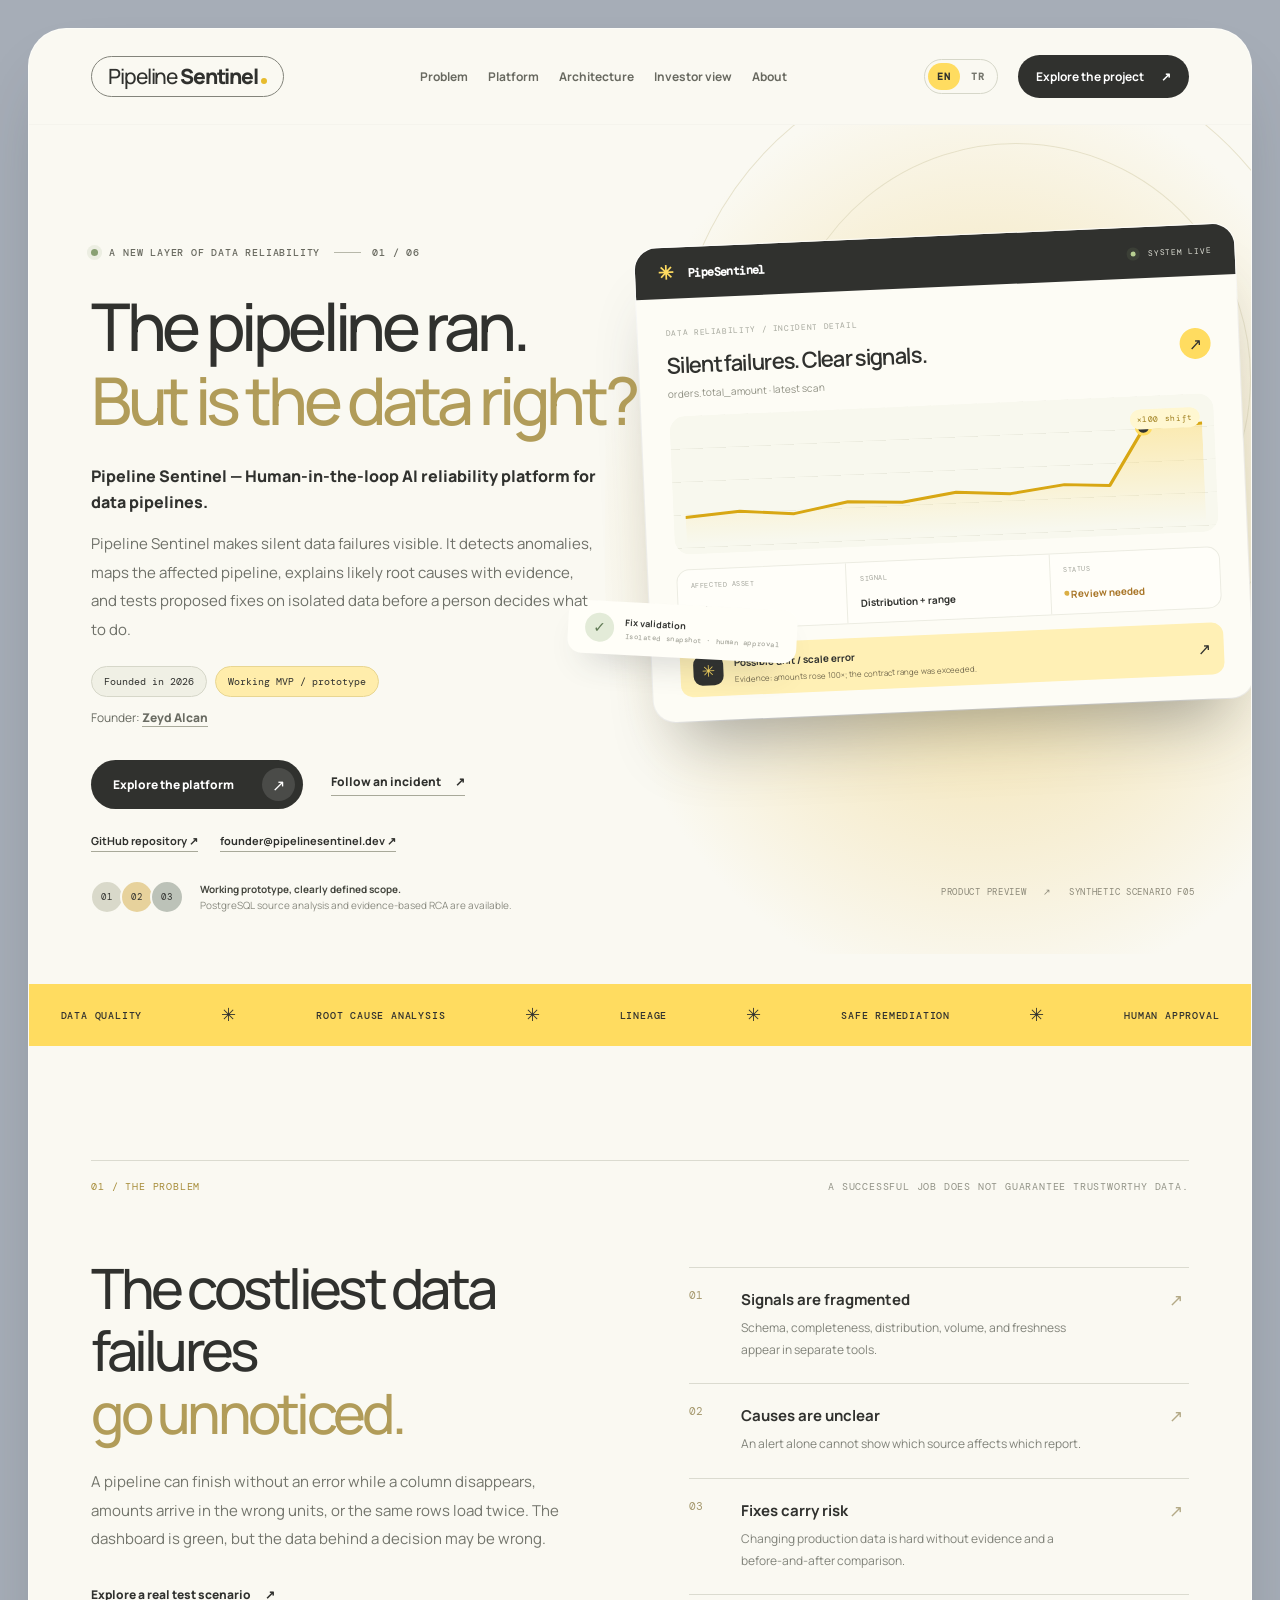
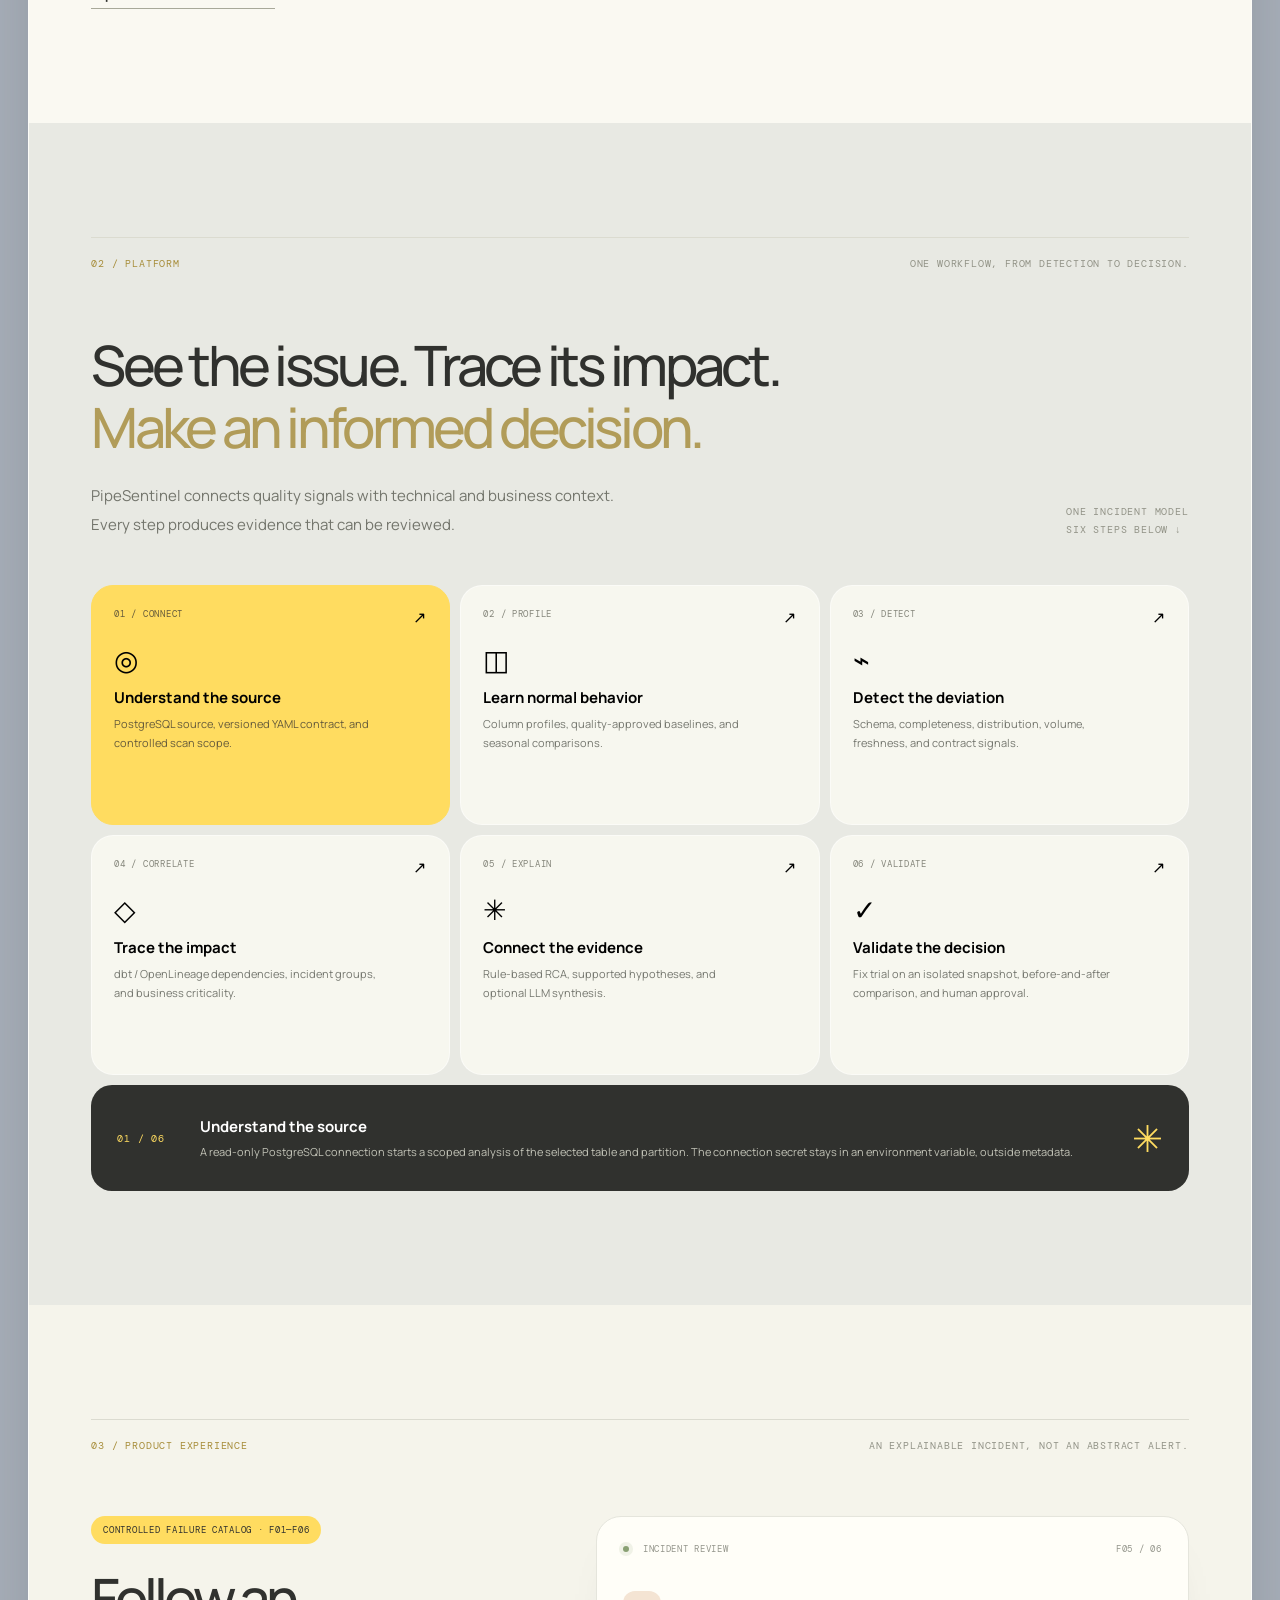
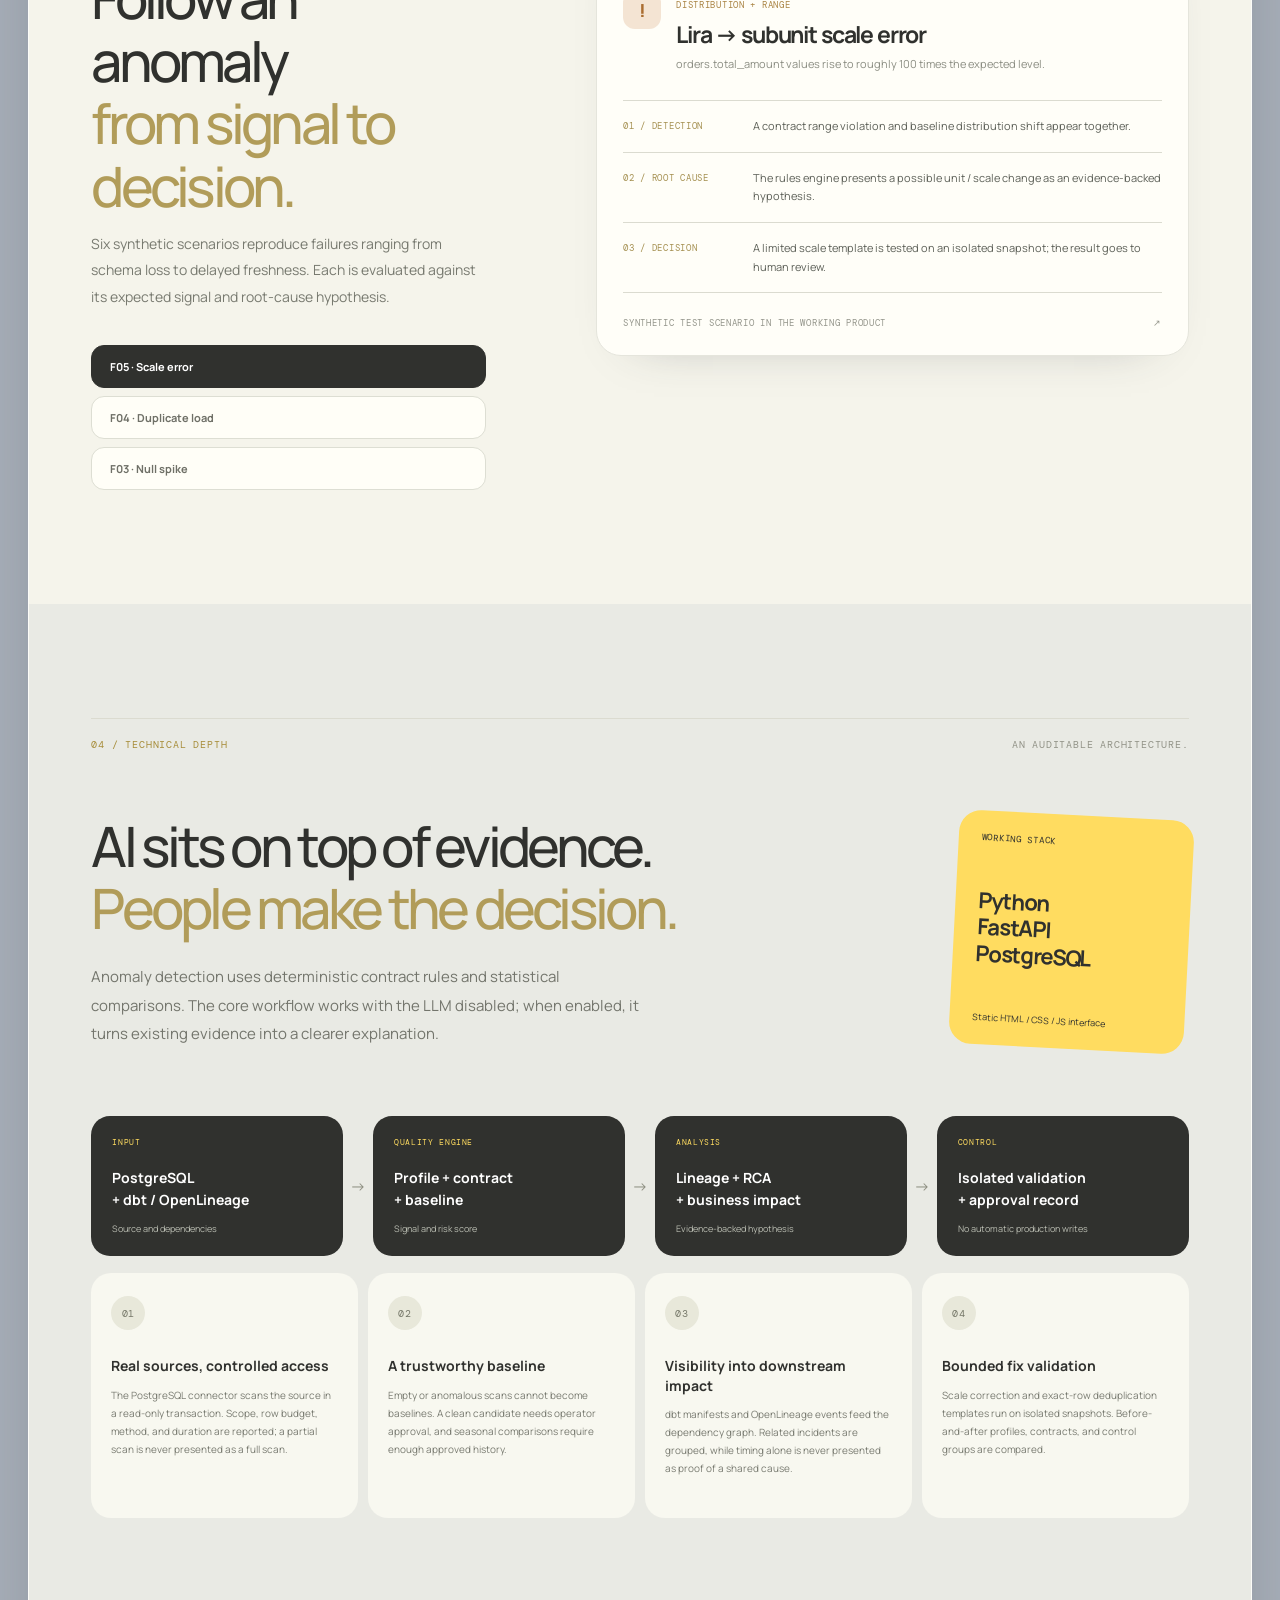
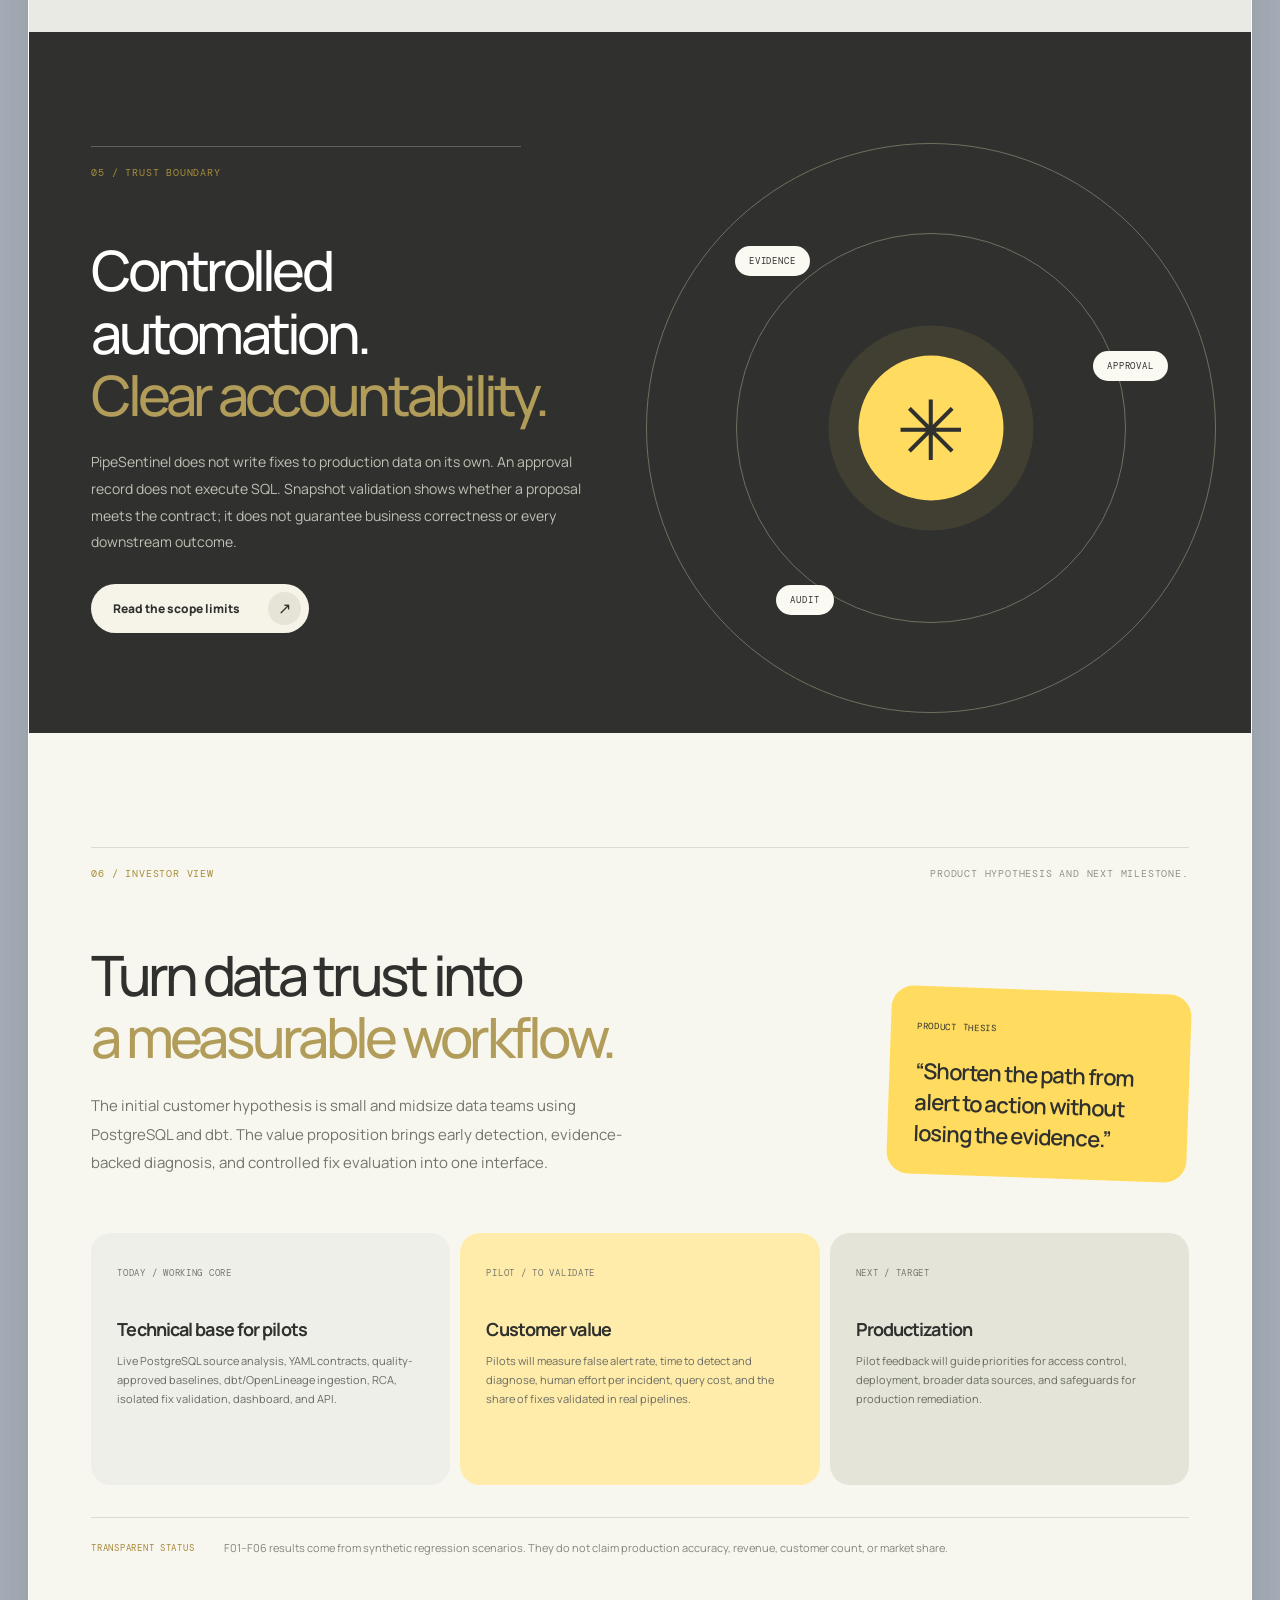
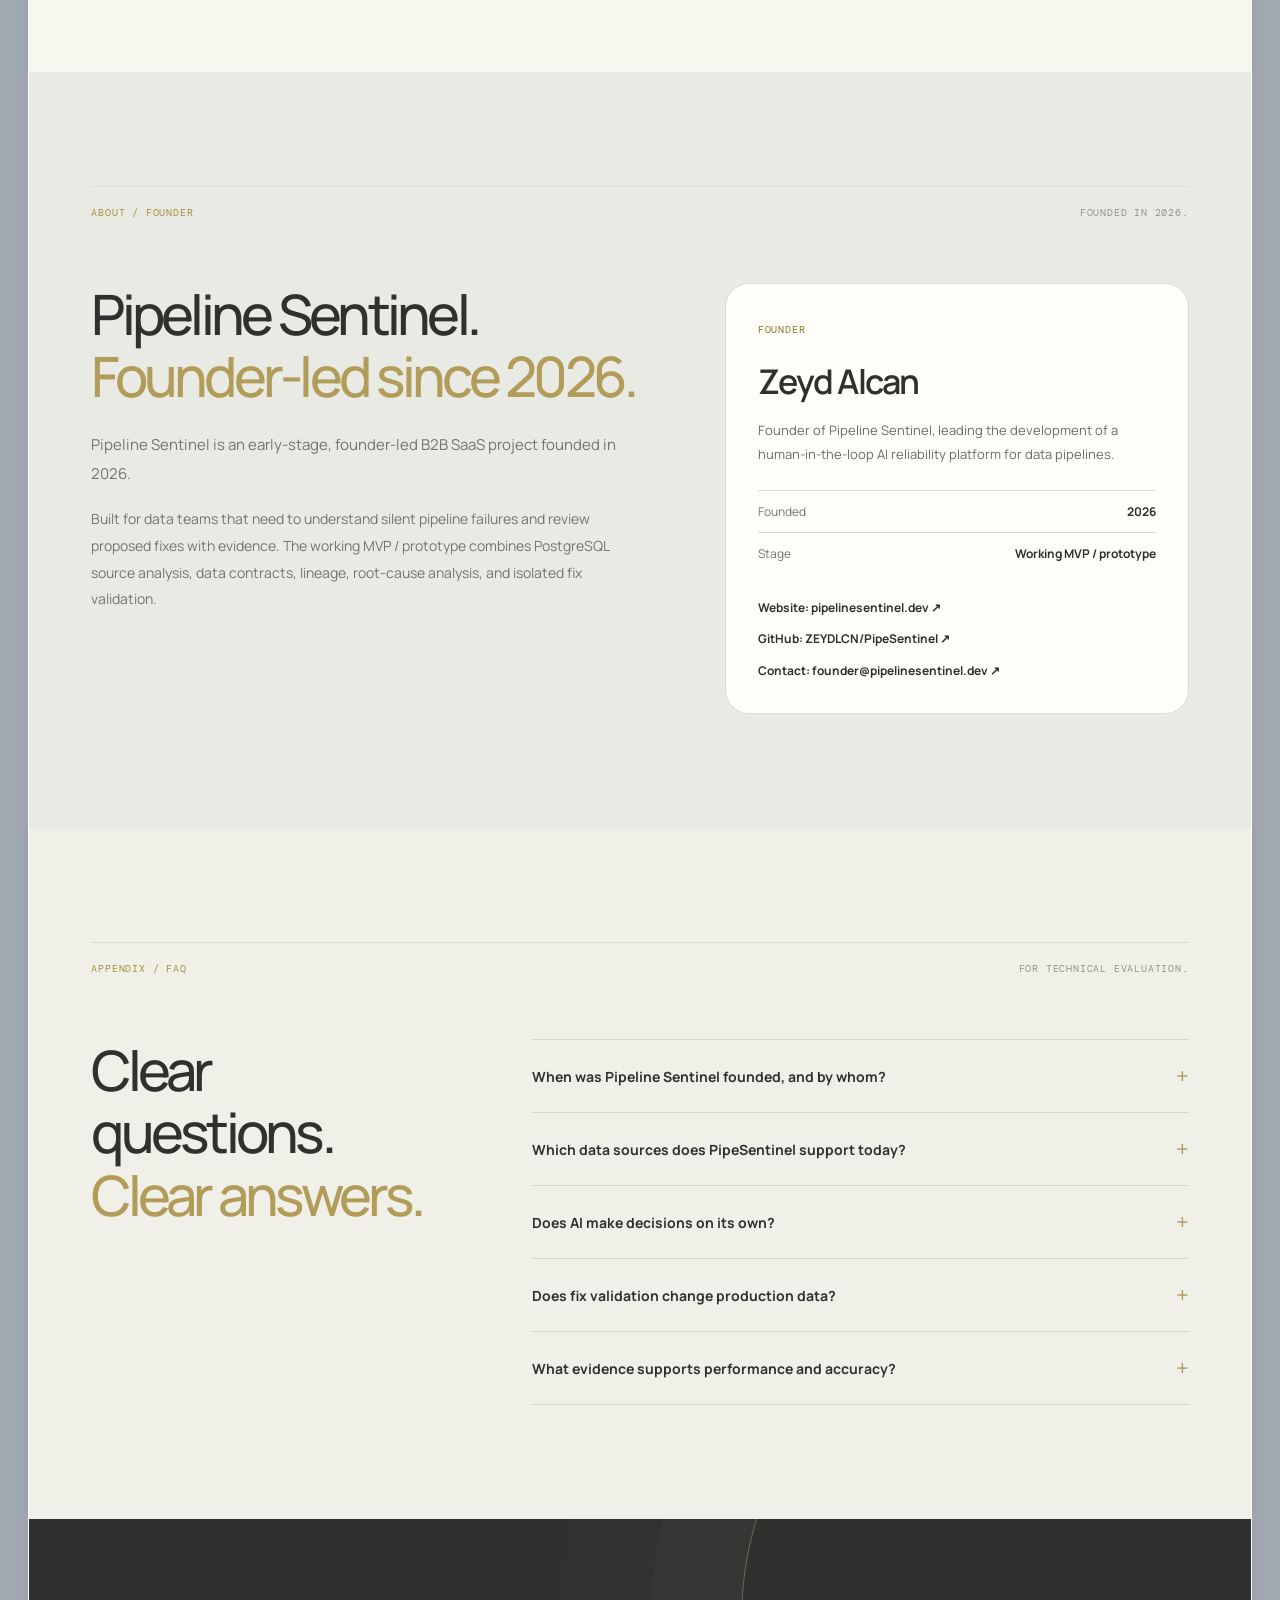
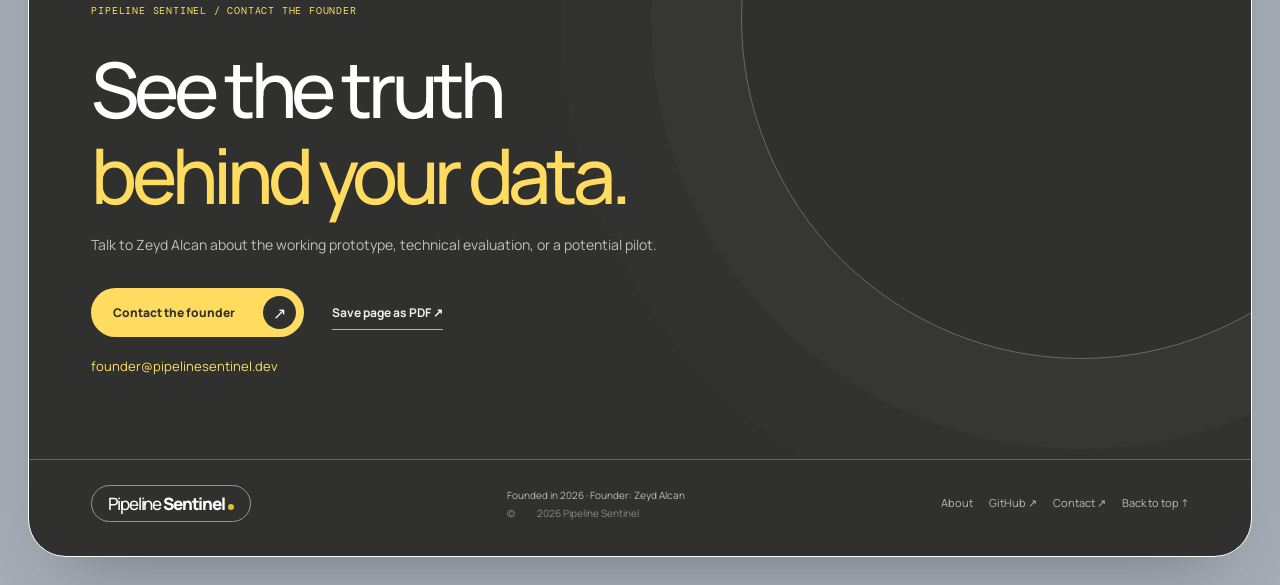
==== commit 258be241: "Clarify Pipeline Sentinel product, founder and project identity" ====
--- a/site/index.html
+++ b/site/index.html
@@ -4,10 +4,19 @@
   <meta charset="utf-8">
   <meta name="viewport" content="width=device-width, initial-scale=1">
   <meta name="theme-color" content="#a6adb7">
-  <meta name="description" content="PipeSentinel detects silent data failures, explains likely root causes with evidence, and validates proposed fixes on isolated snapshots.">
-  <title>PipeSentinel — Confidence in data</title>
-  <link rel="alternate" hreflang="en" href="index.html">
-  <link rel="alternate" hreflang="tr" href="tr.html">
+  <meta name="description" content="Pipeline Sentinel is a human-in-the-loop AI reliability platform for data pipelines. Founded in 2026 by Zeyd Alcan. Working MVP / prototype.">
+  <title>Pipeline Sentinel — AI reliability for data pipelines</title>
+  <link rel="canonical" href="https://pipelinesentinel.dev/">
+  <link rel="alternate" hreflang="en" href="https://pipelinesentinel.dev/">
+  <link rel="alternate" hreflang="tr" href="https://pipelinesentinel.dev/tr.html">
+  <link rel="alternate" hreflang="x-default" href="https://pipelinesentinel.dev/">
+  <meta property="og:type" content="website">
+  <meta property="og:title" content="Pipeline Sentinel — AI reliability for data pipelines">
+  <meta property="og:description" content="Human-in-the-loop AI reliability platform for data pipelines. Founded in 2026 by Zeyd Alcan. Working MVP / prototype.">
+  <meta property="og:url" content="https://pipelinesentinel.dev/">
+  <script type="application/ld+json">
+    {"@context":"https://schema.org","@type":"Organization","name":"Pipeline Sentinel","url":"https://pipelinesentinel.dev/","foundingDate":"2026","founder":{"@type":"Person","name":"Zeyd Alcan"},"email":"founder@pipelinesentinel.dev","description":"Early-stage, founder-led B2B SaaS project building a human-in-the-loop AI reliability platform for data pipelines.","sameAs":["https://github.com/ZEYDLCN/PipeSentinel"]}
+  </script>
   <link rel="icon" href="favicon.svg" type="image/svg+xml">
   <link rel="preconnect" href="https://fonts.googleapis.com">
   <link rel="preconnect" href="https://fonts.gstatic.com" crossorigin>
@@ -19,13 +28,14 @@
   <a class="skip-link" href="#main">Skip to content</a>
   <div class="site-shell">
     <header class="site-header">
-      <a class="wordmark" href="#top" aria-label="PipeSentinel home">Pipe<span>Sentinel</span><i aria-hidden="true"></i></a>
+      <a class="wordmark" href="#top" aria-label="Pipeline Sentinel home">Pipeline <span>Sentinel</span><i aria-hidden="true"></i></a>
       <button class="menu-toggle" type="button" aria-label="Open menu" aria-controls="main-nav" aria-expanded="false"><span></span><span></span></button>
       <nav id="main-nav" class="main-nav" aria-label="Main navigation">
         <a href="#problem">Problem</a>
         <a href="#platform">Platform</a>
         <a href="#architecture">Architecture</a>
         <a href="#investor">Investor view</a>
+        <a href="#about">About</a>
       </nav>
       <nav class="language-switch" aria-label="Language"><a href="index.html" lang="en" aria-current="page">EN</a><a href="tr.html" lang="tr">TR</a></nav>
       <a class="header-cta" href="#investor">Explore the project <span aria-hidden="true">↗</span></a>
@@ -36,8 +46,12 @@
         <div class="hero-copy">
           <div class="eyebrow"><span class="pulse-dot" aria-hidden="true"></span> A NEW LAYER OF DATA RELIABILITY <span class="eyebrow-line"></span> 01 / 06</div>
           <h1 id="hero-title">The pipeline ran.<br><em>But is the data right?</em></h1>
-          <p class="hero-lead">PipeSentinel makes silent data failures visible. It detects anomalies, maps the affected pipeline, explains likely root causes with evidence, and tests proposed fixes on isolated data before a person decides what to do.</p>
+          <p class="product-definition">Pipeline Sentinel — Human-in-the-loop AI reliability platform for data pipelines.</p>
+          <p class="hero-lead">Pipeline Sentinel makes silent data failures visible. It detects anomalies, maps the affected pipeline, explains likely root causes with evidence, and tests proposed fixes on isolated data before a person decides what to do.</p>
+          <ul class="project-badges" aria-label="Project details"><li>Founded in 2026</li><li>Working MVP / prototype</li></ul>
+          <p class="founder-byline">Founder: <a href="#about">Zeyd Alcan</a></p>
           <div class="hero-actions"><a class="button button-dark" href="#platform">Explore the platform <span class="button-icon">↗</span></a><a class="text-cta" href="#scenario">Follow an incident <span aria-hidden="true">↗</span></a></div>
+          <div class="project-links"><a href="https://github.com/ZEYDLCN/PipeSentinel">GitHub repository ↗</a><a href="mailto:founder@pipelinesentinel.dev">founder@pipelinesentinel.dev ↗</a></div>
           <div class="hero-proof"><div class="avatar-stack" aria-hidden="true"><span>01</span><span>02</span><span>03</span></div><p><strong>Working prototype, clearly defined scope.</strong><br>PostgreSQL source analysis and evidence-based RCA are available.</p></div>
         </div>
         <div class="hero-visual" aria-label="Preview of the PipeSentinel incident analysis interface">
@@ -95,11 +109,19 @@
 
       <section class="section investor-section" id="investor" aria-labelledby="investor-title"><div class="section-head"><span class="section-index">06 / INVESTOR VIEW</span><p>PRODUCT HYPOTHESIS AND NEXT MILESTONE.</p></div><div class="investor-intro"><div><h2 id="investor-title">Turn data trust into<br><em>a measurable workflow.</em></h2><p class="section-lead">The initial customer hypothesis is small and midsize data teams using PostgreSQL and dbt. The value proposition brings early detection, evidence-backed diagnosis, and controlled fix evaluation into one interface.</p></div><div class="investor-quote"><span>PRODUCT THESIS</span><p>“Shorten the path from alert to action without losing the evidence.”</p></div></div><div class="investor-cards"><article><span>TODAY / WORKING CORE</span><h3>Technical base for pilots</h3><p>Live PostgreSQL source analysis, YAML contracts, quality-approved baselines, dbt/OpenLineage ingestion, RCA, isolated fix validation, dashboard, and API.</p></article><article><span>PILOT / TO VALIDATE</span><h3>Customer value</h3><p>Pilots will measure false alert rate, time to detect and diagnose, human effort per incident, query cost, and the share of fixes validated in real pipelines.</p></article><article><span>NEXT / TARGET</span><h3>Productization</h3><p>Pilot feedback will guide priorities for access control, deployment, broader data sources, and safeguards for production remediation.</p></article></div><div class="investment-note"><span>TRANSPARENT STATUS</span><p>F01–F06 results come from synthetic regression scenarios. They do not claim production accuracy, revenue, customer count, or market share.</p></div></section>
 
-      <section class="section faq-section" id="faq" aria-labelledby="faq-title"><div class="section-head"><span class="section-index">APPENDIX / FAQ</span><p>FOR TECHNICAL EVALUATION.</p></div><div class="faq-layout"><h2 id="faq-title">Clear questions.<br><em>Clear answers.</em></h2><div class="faq-list"><details><summary>Which data sources does PipeSentinel support today?<span>+</span></summary><p>A PostgreSQL connector supports real source analysis. dbt manifests and run results, plus OpenLineage RunEvents, add dependency and change context. Support for other databases is not claimed.</p></details><details><summary>Does AI make decisions on its own?<span>+</span></summary><p>No. Detection uses contracts and statistical rules. Rule-based root-cause hypotheses link back to evidence; the LLM is an optional explanation layer. Actions are presented for human review.</p></details><details><summary>Does fix validation change production data?<span>+</span></summary><p>No. Supported templates are tested on isolated snapshots. An approval record does not run SQL or dbt in production. Automatic production application, rollback, and backfill are outside this version’s scope.</p></details><details><summary>What evidence supports performance and accuracy?<span>+</span></summary><p>The F01–F06 synthetic failure catalog has deterministic regression evaluations and integration tests. Real-world false alert and detection rates still need to be measured in pilots.</p></details></div></div></section>
+      <section class="section about-section" id="about" aria-labelledby="about-title">
+        <div class="section-head"><span class="section-index">ABOUT / FOUNDER</span><p>FOUNDED IN 2026.</p></div>
+        <div class="about-grid">
+          <div><h2 id="about-title">Pipeline Sentinel.<br><em>Founder-led since 2026.</em></h2><p class="section-lead">Pipeline Sentinel is an early-stage, founder-led B2B SaaS project founded in 2026.</p><p class="about-copy">Built for data teams that need to understand silent pipeline failures and review proposed fixes with evidence. The working MVP / prototype combines PostgreSQL source analysis, data contracts, lineage, root-cause analysis, and isolated fix validation.</p></div>
+          <article class="founder-card" aria-labelledby="founder-name"><span class="founder-label">FOUNDER</span><h3 id="founder-name">Zeyd Alcan</h3><p>Founder of Pipeline Sentinel, leading the development of a human-in-the-loop AI reliability platform for data pipelines.</p><dl class="founder-facts"><div><dt>Founded</dt><dd>2026</dd></div><div><dt>Stage</dt><dd>Working MVP / prototype</dd></div></dl><div class="founder-links"><a href="https://pipelinesentinel.dev">Website: pipelinesentinel.dev ↗</a><a href="https://github.com/ZEYDLCN/PipeSentinel">GitHub: ZEYDLCN/PipeSentinel ↗</a><a href="mailto:founder@pipelinesentinel.dev">Contact: founder@pipelinesentinel.dev ↗</a></div></article>
+        </div>
+      </section>
 
-      <section class="closing"><div class="closing-orbit" aria-hidden="true"></div><span class="closing-kicker">PIPE SENTINEL / NEXT STEP</span><h2>See the truth<br><em>behind your data.</em></h2><p>Review the technical architecture, current scope, and pilot hypothesis together.</p><div class="closing-actions"><a class="button button-yellow" href="#architecture">Explore the architecture <span class="button-icon">↗</span></a><button class="print-button" type="button" id="print-page">Save page as PDF ↗</button></div></section>
+      <section class="section faq-section" id="faq" aria-labelledby="faq-title"><div class="section-head"><span class="section-index">APPENDIX / FAQ</span><p>FOR TECHNICAL EVALUATION.</p></div><div class="faq-layout"><h2 id="faq-title">Clear questions.<br><em>Clear answers.</em></h2><div class="faq-list"><details><summary>When was Pipeline Sentinel founded, and by whom?<span>+</span></summary><p>Pipeline Sentinel was founded in 2026 by Zeyd Alcan. It is an early-stage, founder-led B2B SaaS project with a working MVP / prototype. Contact: <a href="mailto:founder@pipelinesentinel.dev">founder@pipelinesentinel.dev</a>.</p></details><details><summary>Which data sources does PipeSentinel support today?<span>+</span></summary><p>A PostgreSQL connector supports real source analysis. dbt manifests and run results, plus OpenLineage RunEvents, add dependency and change context. Support for other databases is not claimed.</p></details><details><summary>Does AI make decisions on its own?<span>+</span></summary><p>No. Detection uses contracts and statistical rules. Rule-based root-cause hypotheses link back to evidence; the LLM is an optional explanation layer. Actions are presented for human review.</p></details><details><summary>Does fix validation change production data?<span>+</span></summary><p>No. Supported templates are tested on isolated snapshots. An approval record does not run SQL or dbt in production. Automatic production application, rollback, and backfill are outside this version’s scope.</p></details><details><summary>What evidence supports performance and accuracy?<span>+</span></summary><p>The F01–F06 synthetic failure catalog has deterministic regression evaluations and integration tests. Real-world false alert and detection rates still need to be measured in pilots.</p></details></div></div></section>
+
+      <section class="closing"><div class="closing-orbit" aria-hidden="true"></div><span class="closing-kicker">PIPELINE SENTINEL / CONTACT THE FOUNDER</span><h2>See the truth<br><em>behind your data.</em></h2><p>Talk to Zeyd Alcan about the working prototype, technical evaluation, or a potential pilot.</p><div class="closing-actions"><a class="button button-yellow" href="mailto:founder@pipelinesentinel.dev">Contact the founder <span class="button-icon">↗</span></a><button class="print-button" type="button" id="print-page">Save page as PDF ↗</button></div><a class="closing-contact" href="mailto:founder@pipelinesentinel.dev">founder@pipelinesentinel.dev</a></section>
     </main>
-    <footer class="site-footer"><a class="wordmark" href="#top">Pipe<span>Sentinel</span><i aria-hidden="true"></i></a><p>Confidence in data. <span>© <span id="year">2026</span> PipeSentinel</span></p><a href="#top">Back to top ↑</a></footer>
+    <footer class="site-footer"><a class="wordmark" href="#top">Pipeline <span>Sentinel</span><i aria-hidden="true"></i></a><p>Founded in 2026 · Founder: Zeyd Alcan <span>© <span id="year">2026</span> Pipeline Sentinel</span></p><nav class="footer-links" aria-label="Project links"><a href="#about">About</a><a href="https://github.com/ZEYDLCN/PipeSentinel">GitHub ↗</a><a href="mailto:founder@pipelinesentinel.dev">Contact ↗</a><a href="#top">Back to top ↑</a></nav></footer>
   </div>
 </body>
 </html>
--- a/site/styles.css
+++ b/site/styles.css
@@ -9,3 +9,10 @@
 @media(max-width:650px){.site-header{gap:12px}.language-switch{order:2}.menu-toggle{order:3;margin-left:auto}.main-nav{order:4}.header-cta{order:5}}
 @media(max-width:380px){.site-header{gap:8px}.site-header .wordmark{font-size:16px;padding:8px 11px}.language-switch{padding:2px}.language-switch a{min-width:28px;height:25px;padding:0 5px}}
 @media print{.language-switch{display:none!important}}
+
+.site-header{gap:20px}.main-nav{gap:20px}.product-definition{font-size:16px;font-weight:800;line-height:1.65;max-width:505px;margin:0 0 15px}.project-badges{list-style:none;display:flex;flex-wrap:wrap;gap:8px;padding:0;margin:22px 0 12px}.project-badges li{font:10px var(--mono);line-height:1.5;padding:7px 12px;border:1px solid #d6d7c9;border-radius:24px;background:#f0f0e5}.project-badges li:last-child{background:#ffedab;border-color:#e8d692}.founder-byline{font-size:12px;color:#696b62;margin:0}.founder-byline a{font-weight:800;border-bottom:1px solid #a8a99a}.project-links{display:flex;flex-wrap:wrap;gap:12px 22px;margin-top:23px}.project-links a{font-size:11px;font-weight:700;line-height:1.7;border-bottom:1px solid #a8a99a;overflow-wrap:anywhere}.hero-proof{margin-top:28px}.about-section{background:#e9eae4}.about-grid{display:grid;grid-template-columns:1.2fr 1fr;gap:7%;align-items:start}.about-grid>*{min-width:0}.about-copy{font-size:14px;line-height:1.9;color:#73756c;max-width:550px;margin:18px 0 0}.founder-card{background:#fffef8;border:1px solid #dbdbd0;border-radius:24px;padding:32px}.founder-label{font:10px var(--mono);letter-spacing:.08em;color:#8a7127}.founder-card h3{font-size:34px;font-weight:600;letter-spacing:-.05em;margin:20px 0 14px}.founder-card p{font-size:13px;line-height:1.85;color:#696b62;margin:0}.founder-facts{margin:24px 0}.founder-facts>div{display:flex;justify-content:space-between;gap:18px;padding:12px 0;border-top:1px solid var(--line);font-size:12px}.founder-facts dt{color:#74756b}.founder-facts dd{margin:0;font-weight:700;text-align:right}.founder-links{display:grid;gap:12px}.founder-links a{font-size:12px;font-weight:700;line-height:1.65;overflow-wrap:anywhere}.project-links a:hover,.founder-links a:hover,.footer-links a:hover{color:#8a7127}.closing-contact{position:relative;display:inline-block;font-size:13px;color:#ffdc60;margin-top:20px;overflow-wrap:anywhere}.footer-links{display:flex;flex-wrap:wrap;gap:16px}.footer-links a{font-size:11px;line-height:1.7}.site-footer{flex-wrap:wrap}.site-footer p{line-height:1.8}.site-footer p>span{display:block;margin-left:0}
+@media(max-width:1200px){.site-header{gap:14px}.main-nav{gap:14px}.header-cta{display:none}}
+@media(max-width:900px){.about-grid{grid-template-columns:1fr;gap:30px}.founder-card{max-width:600px}}
+@media(max-width:650px){.site-header{gap:10px}.site-header .wordmark{font-size:16px;padding:8px 11px;letter-spacing:-.8px}.product-definition{font-size:14px}.project-badges li{font-size:9px}.project-links{gap:10px 18px}.project-links a{font-size:11px}.about-copy{font-size:13px}.founder-card{padding:23px}.founder-card h3{font-size:29px}.closing-contact{font-size:12px}.footer-links{gap:14px}.site-footer p{order:3;width:100%}}
+@media(max-width:380px){.site-header{padding:0 4%;gap:8px}.site-header .wordmark{font-size:14px;padding:8px 9px}.menu-toggle{width:32px;height:32px;flex-shrink:0}.language-switch a{min-width:25px}.project-badges{gap:6px}.project-badges li{padding:6px 9px}}
+@media print{.about-grid{grid-template-columns:1fr 1fr;gap:25px}.founder-card{break-inside:avoid}.project-links{display:flex}.hero-proof{margin-top:20px}.product-definition{font-size:14px}}
